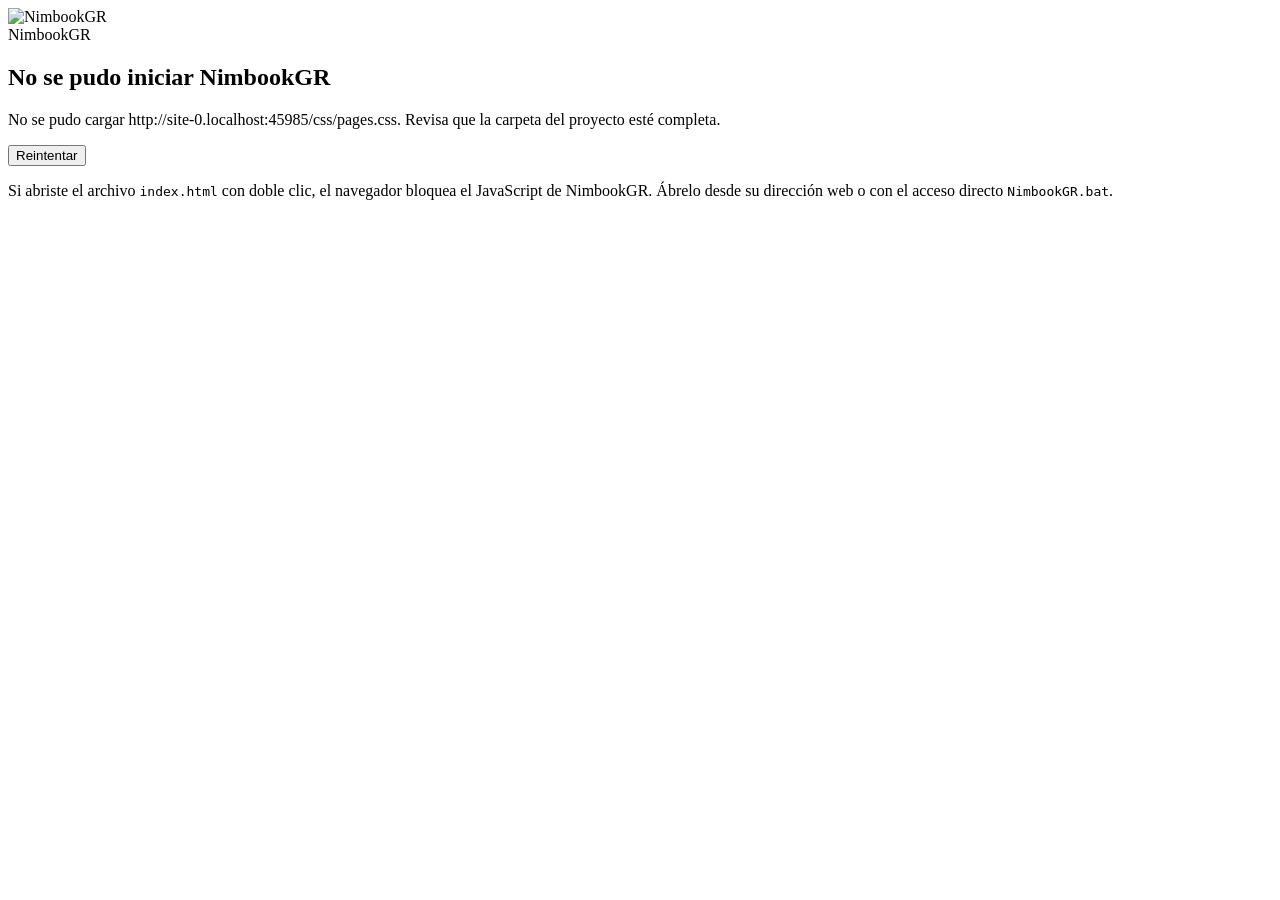
==== index.html @ 91d67deb "NimbookGR: inicializar repositorio" ====
<!DOCTYPE html>
<html lang="es" data-theme="light">
<head>
<meta charset="utf-8">
<meta name="viewport" content="width=device-width, initial-scale=1, viewport-fit=cover, maximum-scale=5">
<meta name="theme-color" content="#0866FF">
<meta name="description" content="NimbookGR — conéctate y comparte con las personas que quieres.">
<meta name="color-scheme" content="light dark">
<meta property="og:title" content="NimbookGR">
<meta property="og:description" content="Conéctate y comparte con las personas que quieres.">
<meta property="og:image" content="assets/logo/nimbook-logo-512.png">
<meta property="og:type" content="website">
<title>NimbookGR</title>

<link rel="icon" href="assets/logo/favicon-32.png" sizes="32x32" type="image/png">
<link rel="icon" href="assets/logo/favicon-16.png" sizes="16x16" type="image/png">
<link rel="shortcut icon" href="assets/logo/favicon.ico">
<link rel="apple-touch-icon" href="assets/logo/apple-touch-icon.png">
<link rel="manifest" href="manifest.webmanifest">
<link rel="preconnect" href="https://api.github.com">
<link rel="preconnect" href="https://cdn.jsdelivr.net" crossorigin>
<link rel="preconnect" href="https://raw.githubusercontent.com">

<link rel="stylesheet" href="css/base.css">
<link rel="stylesheet" href="css/app.css">
<link rel="stylesheet" href="css/pages.css">
</head>
<body>
<div id="root" class="root"></div>

<div id="splash" class="splash">
  <img src="assets/logo/nimbook-logo-128.png" alt="NimbookGR" width="88" height="88">
  <div class="splash-name">NimbookGR</div>
  <div class="splash-bar"><span></span></div>
  <p class="splash-msg" id="splash-msg">Conectando…</p>

  <div id="splash-error" class="splash-error" hidden>
    <h2>No se pudo iniciar NimbookGR</h2>
    <p id="splash-error-msg"></p>
    <button type="button" id="splash-retry">Reintentar</button>
    <p class="splash-hint">
      Si abriste el archivo <code>index.html</code> con doble clic, el navegador bloquea
      el JavaScript de NimbookGR. Ábrelo desde su dirección web o con el acceso
      directo <code>NimbookGR.bat</code>.
    </p>
  </div>
</div>

<div id="toasts" class="toasts" role="status" aria-live="polite"></div>
<div id="modal-root" class="modal-root"></div>

<noscript>
  <div style="padding:40px;text-align:center;font-family:system-ui">
    NimbookGR necesita JavaScript activado para funcionar.
  </div>
</noscript>

<script>
  // Detección temprana: si algo falla al arrancar, nunca dejar la pantalla en "Conectando…"
  (function () {
    var splash = document.getElementById('splash');
    var errorBox = document.getElementById('splash-error');
    var errorMsg = document.getElementById('splash-error-msg');
    var retry = document.getElementById('splash-retry');

    function fail(message) {
      if (!splash || splash.classList.contains('hide') || window.__NB_READY__) return;
      if (!errorBox || !errorBox.hidden) return;
      splash.classList.add('has-error');
      errorBox.hidden = false;
      if (message) errorMsg.textContent = message;
      var bar = splash.querySelector('.splash-bar');
      if (bar) bar.style.display = 'none';
      var msg = document.getElementById('splash-msg');
      if (msg) msg.style.display = 'none';
    }

    retry.addEventListener('click', function () { location.reload(); });

    if (location.protocol === 'file:') {
      fail('Estás abriendo index.html como archivo local (file://). Los navegadores bloquean el JavaScript de las páginas abiertas así.');
    }

    window.addEventListener('error', function (event) {
      if (window.__NB_READY__) return;
      var target = event.target;
      if (target && (target.tagName === 'SCRIPT' || target.tagName === 'LINK')) {
        fail('No se pudo cargar ' + (target.src || target.href) + '. Revisa que la carpeta del proyecto esté completa.');
      }
    }, true);

    window.addEventListener('unhandledrejection', function (event) {
      if (window.__NB_READY__) return;
      var reason = event.reason;
      fail(reason && reason.message ? reason.message : 'Error inesperado al iniciar.');
    });

    setTimeout(function () {
      if (window.__NB_READY__) return;
      fail('La aplicación tardó demasiado en iniciar. Revisa tu conexión y vuelve a intentarlo.');
    }, 9000);
  })();
</script>
<script src="config.js"></script>
<script type="module" src="js/app.js"></script>
</body>
</html>
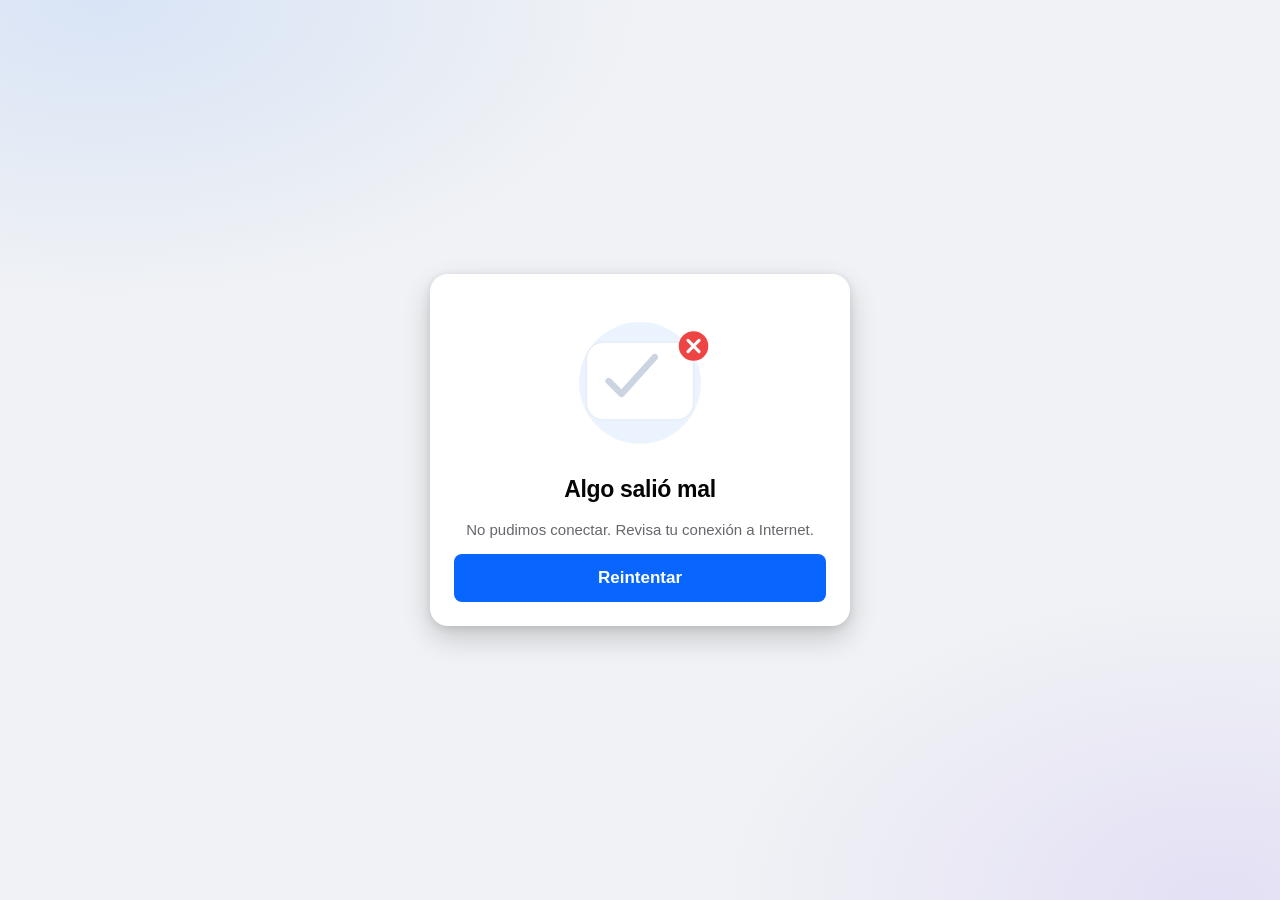
==== commit a20a7603: "NimbookGR: publicar aplicación y estructura de datos (2026-11-21 00:20)" ====
--- a/index.html
+++ b/index.html
@@ -3,7 +3,11 @@
 <head>
 <meta charset="utf-8">
 <meta name="viewport" content="width=device-width, initial-scale=1, viewport-fit=cover, maximum-scale=5">
-<meta name="theme-color" content="#0866FF">
+<meta name="theme-color" content="#0B6BFF">
+<meta name="apple-mobile-web-app-capable" content="yes">
+<meta name="apple-mobile-web-app-status-bar-style" content="black-translucent">
+<meta name="apple-mobile-web-app-title" content="NimbookGR">
+<meta name="mobile-web-app-capable" content="yes">
 <meta name="description" content="NimbookGR — conéctate y comparte con las personas que quieres.">
 <meta name="color-scheme" content="light dark">
 <meta property="og:title" content="NimbookGR">
--- a/css/base.css
+++ b/css/base.css
@@ -0,0 +1,343 @@
+/* ==========================================================================
+   NimbookGR — base: reset, tokens de diseño, tipografía, utilidades
+   ========================================================================== */
+
+:root {
+  /* Marca */
+  --brand: #0866ff;
+  --brand-hover: #0757d8;
+  --brand-active: #064fc4;
+  --brand-soft: #e7f3ff;
+  --brand-soft-2: #dbeafe;
+
+  /* Superficies (tema claro) */
+  --bg: #f0f2f5;
+  --bg-elevated: #ffffff;
+  --card: #ffffff;
+  --card-2: #f5f6f7;
+  --card-3: #ebedf0;
+  --overlay: rgba(0, 0, 0, .45);
+
+  /* Texto */
+  --text: #050505;
+  --text-2: #65676b;
+  --text-3: #8a8d91;
+  --text-invert: #ffffff;
+
+  /* Líneas */
+  --line: #ced0d4;
+  --line-soft: #e4e6eb;
+  --line-strong: #bcc0c4;
+
+  /* Estados */
+  --hover: rgba(0, 0, 0, .05);
+  --hover-strong: rgba(0, 0, 0, .08);
+  --active: rgba(0, 0, 0, .12);
+  --danger: #fa383e;
+  --danger-soft: #ffebe8;
+  --success: #31a24c;
+  --warning: #f7b125;
+  --online: #31a24c;
+
+  /* Sombras */
+  --shadow-xs: 0 1px 2px rgba(0, 0, 0, .08);
+  --shadow-sm: 0 1px 2px rgba(0, 0, 0, .1), 0 2px 4px rgba(0, 0, 0, .06);
+  --shadow-md: 0 2px 8px rgba(0, 0, 0, .12), 0 1px 3px rgba(0, 0, 0, .08);
+  --shadow-lg: 0 12px 28px rgba(0, 0, 0, .18), 0 2px 8px rgba(0, 0, 0, .1);
+  --ring: 0 0 0 2px var(--brand);
+
+  /* Radios */
+  --r-xs: 4px;
+  --r-sm: 6px;
+  --r: 8px;
+  --r-md: 10px;
+  --r-lg: 12px;
+  --r-xl: 18px;
+  --r-full: 999px;
+
+  /* Métricas de layout */
+  --topbar-h: 56px;
+  --left-w: 280px;
+  --right-w: 360px;
+  --feed-w: 680px;
+  --nav-h: 62px;
+  --gutter: 16px;
+
+  /* Movimiento */
+  --ease: cubic-bezier(.2, .8, .2, 1);
+  --fast: 120ms;
+  --med: 220ms;
+
+  --font: -apple-system, BlinkMacSystemFont, "Segoe UI", Roboto, Helvetica, Arial,
+    "Apple Color Emoji", "Segoe UI Emoji", "Noto Color Emoji", sans-serif;
+}
+
+html[data-theme="dark"] {
+  --bg: #18191a;
+  --bg-elevated: #242526;
+  --card: #242526;
+  --card-2: #3a3b3c;
+  --card-3: #4e4f50;
+  --text: #e4e6eb;
+  --text-2: #b0b3b8;
+  --text-3: #8a8d91;
+  --line: #3e4042;
+  --line-soft: #3e4042;
+  --line-strong: #4e4f50;
+  --hover: rgba(255, 255, 255, .1);
+  --hover-strong: rgba(255, 255, 255, .14);
+  --active: rgba(255, 255, 255, .18);
+  --brand-soft: rgba(45, 136, 255, .18);
+  --brand-soft-2: rgba(45, 136, 255, .24);
+  --danger-soft: rgba(250, 56, 62, .18);
+  --overlay: rgba(0, 0, 0, .7);
+  --shadow-xs: 0 1px 2px rgba(0, 0, 0, .4);
+  --shadow-sm: 0 1px 2px rgba(0, 0, 0, .45), 0 2px 6px rgba(0, 0, 0, .3);
+  --shadow-md: 0 4px 12px rgba(0, 0, 0, .55);
+  --shadow-lg: 0 12px 32px rgba(0, 0, 0, .65);
+}
+
+/* ---------- reset ---------------------------------------------------------- */
+*,
+*::before,
+*::after { box-sizing: border-box; }
+
+* { margin: 0; padding: 0; }
+
+html {
+  -webkit-text-size-adjust: 100%;
+  text-size-adjust: 100%;
+  height: 100%;
+  scroll-behavior: smooth;
+}
+
+@media (prefers-reduced-motion: reduce) {
+  html { scroll-behavior: auto; }
+  *, *::before, *::after {
+    animation-duration: .001ms !important;
+    animation-iteration-count: 1 !important;
+    transition-duration: .001ms !important;
+  }
+}
+
+body {
+  min-height: 100%;
+  font-family: var(--font);
+  font-size: 15px;
+  line-height: 1.34;
+  color: var(--text);
+  background: var(--bg);
+  -webkit-font-smoothing: antialiased;
+  -moz-osx-font-smoothing: grayscale;
+  overflow-wrap: break-word;
+  overscroll-behavior-y: none;
+}
+
+img, svg, video, canvas { display: block; max-width: 100%; }
+img { height: auto; }
+
+input, button, textarea, select {
+  font: inherit;
+  color: inherit;
+  background: none;
+  border: none;
+  outline: none;
+}
+
+button { cursor: pointer; -webkit-tap-highlight-color: transparent; appearance: none; -webkit-appearance: none; }
+button:disabled { cursor: not-allowed; opacity: .55; }
+
+a { color: inherit; text-decoration: none; }
+a:hover { text-decoration: underline; }
+
+ul, ol { list-style: none; }
+
+hr { border: 0; border-top: 1px solid var(--line-soft); }
+
+:focus-visible {
+  outline: 2px solid var(--brand);
+  outline-offset: 2px;
+  border-radius: var(--r-xs);
+}
+
+/* los campos de texto ya muestran su propio foco (borde/fondo) */
+input:focus-visible,
+textarea:focus-visible,
+select:focus-visible { outline: none; }
+
+::selection { background: var(--brand-soft-2); color: var(--text); }
+
+/* scrollbars */
+.scroll-y { overflow-y: auto; overscroll-behavior: contain; }
+.scroll-y::-webkit-scrollbar,
+*::-webkit-scrollbar { width: 8px; height: 8px; }
+*::-webkit-scrollbar-thumb {
+  background: var(--line);
+  border-radius: 8px;
+  border: 2px solid transparent;
+  background-clip: padding-box;
+}
+*::-webkit-scrollbar-thumb:hover { background-color: var(--line-strong); background-clip: padding-box; }
+*::-webkit-scrollbar-track { background: transparent; }
+
+/* ---------- tipografía ----------------------------------------------------- */
+h1, h2, h3, h4 { font-weight: 700; line-height: 1.2; }
+h1 { font-size: 24px; }
+h2 { font-size: 20px; }
+h3 { font-size: 17px; }
+h4 { font-size: 15px; }
+
+.strong { font-weight: 600; }
+.bold { font-weight: 700; }
+.muted { color: var(--text-2); }
+.dim { color: var(--text-3); }
+.small { font-size: 13px; }
+.tiny { font-size: 12px; }
+.big { font-size: 17px; }
+.ellipsis { overflow: hidden; text-overflow: ellipsis; white-space: nowrap; }
+.clamp-2 { display: -webkit-box; -webkit-line-clamp: 2; -webkit-box-orient: vertical; overflow: hidden; }
+.link { color: var(--brand); cursor: pointer; }
+.link:hover { text-decoration: underline; }
+
+/* ---------- utilidades ----------------------------------------------------- */
+.row { display: flex; align-items: center; }
+.col { display: flex; flex-direction: column; }
+.between { justify-content: space-between; }
+.center { display: flex; align-items: center; justify-content: center; }
+.wrap { flex-wrap: wrap; }
+.grow { flex: 1 1 auto; min-width: 0; }
+.gap-4 { gap: 4px; } .gap-6 { gap: 6px; } .gap-8 { gap: 8px; }
+.gap-10 { gap: 10px; } .gap-12 { gap: 12px; } .gap-16 { gap: 16px; }
+.mt-4 { margin-top: 4px; } .mt-8 { margin-top: 8px; } .mt-12 { margin-top: 12px; }
+.mt-16 { margin-top: 16px; } .mb-8 { margin-bottom: 8px; } .mb-16 { margin-bottom: 16px; }
+.hide { display: none !important; }
+.sr-only {
+  position: absolute; width: 1px; height: 1px; padding: 0; margin: -1px;
+  overflow: hidden; clip: rect(0 0 0 0); white-space: nowrap; border: 0;
+}
+.no-select { user-select: none; -webkit-user-select: none; }
+.pointer { cursor: pointer; }
+
+/* ---------- iconos -------------------------------------------------------- */
+.ico { display: inline-block; flex: none; vertical-align: middle; }
+.ico-btn {
+  width: 40px; height: 40px; border-radius: var(--r-full);
+  display: inline-flex; align-items: center; justify-content: center;
+  background: var(--card-2); color: var(--text);
+  transition: background var(--fast) var(--ease), transform var(--fast) var(--ease);
+}
+.ico-btn:hover { background: var(--card-3); }
+.ico-btn:active { transform: scale(.94); }
+.ico-btn.plain { background: transparent; }
+.ico-btn.plain:hover { background: var(--hover); }
+
+/* ---------- animaciones --------------------------------------------------- */
+@keyframes fade-in { from { opacity: 0; } to { opacity: 1; } }
+@keyframes pop-in {
+  0% { opacity: 0; transform: scale(.9) translateY(8px); }
+  100% { opacity: 1; transform: scale(1) translateY(0); }
+}
+@keyframes pop-bounce {
+  0% { transform: scale(.4); opacity: 0; }
+  60% { transform: scale(1.15); opacity: 1; }
+  100% { transform: scale(1); }
+}
+@keyframes slide-up {
+  from { transform: translateY(14px); opacity: 0; }
+  to { transform: translateY(0); opacity: 1; }
+}
+@keyframes spin { to { transform: rotate(360deg); } }
+@keyframes shimmer { 100% { transform: translateX(100%); } }
+@keyframes pulse-dot { 0%, 100% { opacity: 1; } 50% { opacity: .35; } }
+
+.fade-in { animation: fade-in var(--med) var(--ease); }
+.pop-in { animation: pop-in var(--med) var(--ease); }
+
+.spinner {
+  width: 20px; height: 20px; border-radius: 50%;
+  border: 2.5px solid var(--line);
+  border-top-color: var(--brand);
+  animation: spin .7s linear infinite;
+}
+.spinner.big { width: 32px; height: 32px; border-width: 3px; }
+.spinner.on-brand { border-color: rgba(255,255,255,.45); border-top-color: #fff; }
+
+.skeleton {
+  position: relative; overflow: hidden;
+  background: var(--card-2); border-radius: var(--r-sm);
+}
+.skeleton::after {
+  content: ""; position: absolute; inset: 0; transform: translateX(-100%);
+  background: linear-gradient(90deg, transparent, var(--hover), transparent);
+  animation: shimmer 1.4s infinite;
+}
+
+/* ---------- splash -------------------------------------------------------- */
+.splash {
+  position: fixed; inset: 0; z-index: 9999;
+  display: flex; flex-direction: column; align-items: center; justify-content: center;
+  gap: 14px; background: var(--bg); color: var(--text);
+  transition: opacity .35s var(--ease), visibility .35s;
+}
+.splash.hide { opacity: 0; visibility: hidden; pointer-events: none; }
+.splash img { border-radius: 26px; box-shadow: 0 18px 40px -16px rgba(8, 102, 255, .6); }
+.splash-name {
+  font-size: 26px; font-weight: 700; letter-spacing: -.4px;
+  background: linear-gradient(90deg, var(--brand), #4f9bff);
+  -webkit-background-clip: text; background-clip: text; color: transparent;
+}
+.splash-bar {
+  width: 148px; height: 4px; border-radius: 4px; overflow: hidden;
+  background: var(--line-soft); margin-top: 4px;
+}
+.splash-bar span {
+  display: block; width: 40%; height: 100%; border-radius: 4px;
+  background: var(--brand); animation: splash-slide 1.1s infinite var(--ease);
+}
+@keyframes splash-slide {
+  0% { transform: translateX(-100%); }
+  100% { transform: translateX(350%); }
+}
+.splash-msg { font-size: 13px; color: var(--text-2); max-width: 280px; text-align: center; }
+
+.splash-error {
+  max-width: 440px; width: calc(100% - 32px);
+  background: var(--card); border-radius: var(--r-lg);
+  box-shadow: var(--shadow-md); padding: 22px; text-align: center;
+  animation: pop-in var(--med) var(--ease);
+}
+.splash-error h2 { font-size: 18px; margin-bottom: 8px; }
+.splash-error p { font-size: 13.5px; line-height: 1.55; color: var(--text-2); }
+.splash-error button {
+  margin-top: 14px; height: 42px; padding: 0 22px; border-radius: var(--r);
+  background: var(--brand); color: #fff; font-weight: 600; font-size: 15px;
+}
+.splash-error button:hover { background: var(--brand-hover); }
+.splash-hint { margin-top: 14px; font-size: 12px; color: var(--text-3); }
+.splash-hint code {
+  background: var(--card-2); padding: 1px 5px; border-radius: 4px;
+  font-size: 11.5px; word-break: break-all;
+}
+
+/* ---------- toasts -------------------------------------------------------- */
+.toasts {
+  position: fixed; z-index: 9000; bottom: 24px; left: 50%; transform: translateX(-50%);
+  display: flex; flex-direction: column; gap: 8px; align-items: center;
+  pointer-events: none; width: min(92vw, 460px);
+}
+@media (max-width: 767px) {
+  .toasts { bottom: calc(var(--nav-h) + 14px); }
+}
+.toast {
+  pointer-events: auto;
+  display: flex; align-items: center; gap: 10px;
+  padding: 12px 16px; border-radius: var(--r-md);
+  background: #303030; color: #fff; font-size: 14px; font-weight: 500;
+  box-shadow: var(--shadow-lg); animation: slide-up var(--med) var(--ease);
+  max-width: 100%;
+}
+html[data-theme="dark"] .toast { background: #4e4f50; }
+.toast.error { background: #c62828; }
+.toast.success { background: #1b7a35; }
+.toast .ico { flex: none; }
+.toast.out { animation: fade-in var(--med) reverse forwards; }
--- a/css/app.css
+++ b/css/app.css
@@ -0,0 +1,589 @@
+/* ==========================================================================
+   NimbookGR — layout general (topbar, columnas, navegación) y componentes
+   ========================================================================== */
+
+/* ---------- shell --------------------------------------------------------- */
+.app { min-height: 100vh; }
+
+.main {
+  display: grid;
+  grid-template-columns: minmax(0, var(--left-w)) minmax(0, 1fr) minmax(0, var(--right-w));
+  justify-content: center;
+  align-items: start;
+  gap: 0;
+  max-width: calc(var(--left-w) + var(--feed-w) + var(--right-w) + 32px);
+  margin: 0 auto;
+  padding: calc(var(--topbar-h) + 16px) 16px 24px;
+  min-height: 100vh;
+}
+.main.no-right {
+  grid-template-columns: minmax(0, var(--left-w)) minmax(0, 1fr);
+  max-width: calc(var(--left-w) + 900px);
+}
+.main.no-left {
+  grid-template-columns: minmax(0, 1fr) minmax(0, var(--right-w));
+  max-width: calc(900px + var(--right-w));
+}
+.main.only-feed {
+  grid-template-columns: minmax(0, 1fr);
+  max-width: 100%;
+  padding-inline: 0;
+}
+
+.col-left, .col-right {
+  position: sticky;
+  top: calc(var(--topbar-h) + 16px);
+  align-self: start;
+  max-height: calc(100vh - var(--topbar-h) - 24px);
+  overflow-y: auto;
+  padding-right: 8px;
+  scrollbar-width: thin;
+}
+.col-left { padding-left: 4px; }
+.col-right { padding-left: 8px; }
+
+.col-center {
+  width: 100%;
+  max-width: var(--feed-w);
+  margin: 0 auto;
+  min-width: 0;
+  padding: 0 8px;
+}
+.col-center.wide { max-width: 100%; padding: 0; }
+
+/* ---------- topbar -------------------------------------------------------- */
+.topbar {
+  position: fixed; top: 0; left: 0; right: 0; height: var(--topbar-h);
+  z-index: 500;
+  display: flex; align-items: center; gap: 8px;
+  padding: 0 16px;
+  background: linear-gradient(180deg, #0b6bff 0%, #0553db 100%);
+  color: #fff;
+  box-shadow: 0 2px 16px rgba(4, 28, 84, .24);
+}
+html[data-theme="dark"] .topbar {
+  background: linear-gradient(180deg, #12233f 0%, #0b1729 100%);
+  box-shadow: 0 2px 16px rgba(0, 0, 0, .5);
+}
+.topbar-left { display: flex; align-items: center; gap: 8px; min-width: 0; }
+
+.brand {
+  display: flex; align-items: center; gap: 9px;
+  border-radius: var(--r-full); padding: 4px; flex: none;
+}
+.brand:hover { text-decoration: none; background: rgba(255, 255, 255, .12); }
+.brand img {
+  width: 40px; height: 40px; border-radius: 12px;
+  box-shadow: 0 0 0 1px rgba(255, 255, 255, .18);
+}
+.brand-word {
+  font-size: 22px; font-weight: 800; letter-spacing: -.6px; color: #fff;
+  display: none;
+}
+
+.tb-search {
+  position: relative;
+  display: flex; align-items: center;
+  height: 40px; width: 240px;
+  background: rgba(255, 255, 255, .17); border-radius: var(--r-full);
+  padding: 0 12px; gap: 8px; color: rgba(255, 255, 255, .82);
+  transition: background var(--fast) var(--ease), width var(--med) var(--ease), color var(--fast);
+}
+.tb-search:focus-within {
+  background: #fff; color: var(--text-2); width: 280px;
+  box-shadow: 0 6px 18px rgba(4, 28, 84, .18);
+}
+.tb-search input {
+  flex: 1; min-width: 0; font-size: 15px; color: #fff; background: transparent;
+}
+.tb-search input::placeholder { color: rgba(255, 255, 255, .78); }
+.tb-search:focus-within input { color: var(--text); }
+.tb-search:focus-within input::placeholder { color: var(--text-3); }
+
+.tb-nav {
+  display: flex; align-items: center; justify-content: center;
+  gap: 4px; flex: 1 1 auto; min-width: 0;
+}
+.tb-tab {
+  position: relative;
+  width: 112px; max-width: 22vw; height: 44px;
+  display: flex; align-items: center; justify-content: center;
+  border-radius: 12px; color: rgba(255, 255, 255, .8);
+  transition: background var(--fast) var(--ease), color var(--fast) var(--ease);
+}
+.tb-tab:hover { background: rgba(255, 255, 255, .14); color: #fff; text-decoration: none; }
+.tb-tab.active { color: #fff; }
+.tb-tab.active::after {
+  content: ""; position: absolute; left: 10px; right: 10px; bottom: -6px; height: 3px;
+  border-radius: 3px 3px 0 0; background: #fff;
+}
+.tb-tab.active:hover { background: rgba(255, 255, 255, .14); }
+.tb-tab .badge-dot {
+  position: absolute; top: 6px; right: 24px;
+  min-width: 18px; height: 18px; padding: 0 5px;
+  border-radius: 9px; background: var(--danger); color: #fff;
+  font-size: 11px; font-weight: 700; line-height: 18px; text-align: center;
+  border: 2px solid #0b6bff;
+}
+
+.topbar-right { display: flex; align-items: center; gap: 8px; justify-content: flex-end; }
+.tb-btn {
+  position: relative;
+  width: 40px; height: 40px; border-radius: 50%;
+  display: inline-flex; align-items: center; justify-content: center;
+  background: rgba(255, 255, 255, .16); color: #fff;
+  transition: background var(--fast) var(--ease), transform var(--fast) var(--ease);
+}
+.tb-btn.menu-grid { background: rgba(255, 255, 255, .16); }
+.tb-btn:hover { background: rgba(255, 255, 255, .28); }
+.tb-btn:active { transform: scale(.93); }
+.tb-btn.avatar-btn { background: transparent; padding: 0; }
+.tb-btn.avatar-btn .avatar { box-shadow: 0 0 0 2px rgba(255, 255, 255, .55); }
+.tb-btn .badge-dot {
+  position: absolute; top: -2px; right: -2px;
+  min-width: 19px; height: 19px; padding: 0 5px;
+  border-radius: 10px; background: var(--danger); color: #fff;
+  font-size: 11px; font-weight: 700; line-height: 19px; text-align: center;
+  border: 2px solid #0b6bff;
+}
+html[data-theme="dark"] .tb-tab .badge-dot,
+html[data-theme="dark"] .tb-btn .badge-dot { border-color: #12233f; }
+
+.tb-search-mobile { display: none; }
+
+/* ---------- barra lateral izquierda --------------------------------------- */
+.side-section { margin-bottom: 14px; }
+.side-title {
+  display: flex; align-items: center; justify-content: space-between;
+  font-size: 17px; font-weight: 700; color: var(--text-2);
+  padding: 6px 8px 2px; margin-top: 4px;
+}
+.side-title button { color: var(--brand); }
+
+.side-item {
+  display: flex; align-items: center; gap: 12px;
+  width: 100%; padding: 8px; border-radius: var(--r);
+  font-size: 15px; font-weight: 600; color: var(--text);
+  text-align: left; transition: background var(--fast) var(--ease);
+}
+.side-item:hover { background: var(--hover); text-decoration: none; }
+.side-item.active { background: var(--brand-soft); color: var(--brand); }
+.side-item .side-ic {
+  width: 36px; height: 36px; flex: none; border-radius: 50%;
+  display: flex; align-items: center; justify-content: center;
+  background: var(--card-2); color: var(--brand);
+}
+.side-item .side-ic.green { background: #e7f6ea; color: #1a9c4b; }
+.side-item .side-ic.orange { background: #fff2e0; color: #e6841a; }
+.side-item .side-ic.purple { background: #f0eaff; color: #7a4bff; }
+.side-item .side-ic.red { background: #ffecec; color: #e5484d; }
+.side-item .side-ic.teal { background: #e0f7f7; color: #0f8f8f; }
+html[data-theme="dark"] .side-item .side-ic { background: var(--card-2); }
+html[data-theme="dark"] .side-item .side-ic.green { background: rgba(49,162,76,.2); color: #5bd07d; }
+html[data-theme="dark"] .side-item .side-ic.orange { background: rgba(230,132,26,.2); color: #f0a44a; }
+html[data-theme="dark"] .side-item .side-ic.purple { background: rgba(122,75,255,.22); color: #a889ff; }
+html[data-theme="dark"] .side-item .side-ic.red { background: rgba(229,72,77,.2); color: #ff7b7f; }
+html[data-theme="dark"] .side-item .side-ic.teal { background: rgba(15,143,143,.2); color: #4fd1d1; }
+.side-item .side-label { flex: 1; min-width: 0; overflow: hidden; text-overflow: ellipsis; white-space: nowrap; }
+.side-item .side-count { font-size: 13px; font-weight: 600; color: var(--brand); }
+
+.side-item .presence {
+  position: relative; flex: none; width: 36px; height: 36px;
+}
+.side-item .presence .dot {
+  position: absolute; right: -1px; bottom: -1px;
+  width: 12px; height: 12px; border-radius: 50%;
+  background: var(--online); border: 2px solid var(--card);
+}
+.side-foot {
+  font-size: 12.5px; color: var(--text-3); padding: 10px 10px 20px;
+  line-height: 1.6;
+}
+.side-foot a { color: var(--text-3); }
+
+/* ---------- barra lateral derecha ---------------------------------------- */
+.rail-title {
+  font-size: 17px; font-weight: 700; color: var(--text-2);
+  padding: 4px 8px 8px; display: flex; align-items: center; justify-content: space-between;
+}
+.rail-item {
+  display: flex; align-items: center; gap: 12px;
+  padding: 6px 8px; border-radius: var(--r);
+  font-size: 15px; font-weight: 500; color: var(--text);
+  transition: background var(--fast) var(--ease);
+}
+.rail-item:hover { background: var(--hover); text-decoration: none; }
+.rail-item .presence { flex: none; position: relative; }
+.rail-item .presence .dot {
+  position: absolute; right: 0; bottom: 1px;
+  width: 11px; height: 11px; border-radius: 50%;
+  background: var(--online); border: 2px solid var(--card);
+}
+.rail-item .presence.offline .dot { background: var(--text-3); }
+.rail-item .name { min-width: 0; overflow: hidden; text-overflow: ellipsis; white-space: nowrap; }
+.rail-sep { height: 1px; background: var(--line-soft); margin: 8px 8px; }
+
+/* ---------- navegación móvil --------------------------------------------- */
+.mobile-nav {
+  position: fixed; bottom: 0; left: 0; right: 0; z-index: 500;
+  height: calc(var(--nav-h) + env(safe-area-inset-bottom, 0px));
+  padding-bottom: env(safe-area-inset-bottom, 0px);
+  display: none; align-items: stretch;
+  background: var(--card); border-top: 1px solid var(--line-soft);
+}
+.mobile-nav a {
+  flex: 1; display: flex; flex-direction: column; align-items: center; justify-content: center;
+  gap: 3px; color: var(--text-2); font-size: 11px; font-weight: 500; position: relative;
+}
+.mobile-nav a.active { color: var(--brand); }
+.mobile-nav a:hover { text-decoration: none; }
+.mobile-nav .mn-ic { position: relative; display: flex; }
+.mobile-nav .badge-dot {
+  position: absolute; top: -4px; right: -8px;
+  min-width: 17px; height: 17px; padding: 0 4px;
+  border-radius: 9px; background: var(--danger); color: #fff;
+  font-size: 10.5px; font-weight: 700; line-height: 17px; text-align: center;
+  border: 2px solid var(--card);
+}
+
+/* ---------- botones ------------------------------------------------------ */
+.btn {
+  display: inline-flex; align-items: center; justify-content: center; gap: 8px;
+  height: 36px; padding: 0 12px; border-radius: var(--r-sm);
+  font-size: 15px; font-weight: 600; color: var(--text);
+  background: var(--card-2); white-space: nowrap;
+  transition: background var(--fast) var(--ease), transform var(--fast) var(--ease),
+    box-shadow var(--fast) var(--ease), opacity var(--fast);
+}
+.btn:hover { background: var(--card-3); text-decoration: none; }
+.btn:active { transform: scale(.985); }
+.btn.primary { background: var(--brand); color: #fff; }
+.btn.primary:hover { background: var(--brand-hover); }
+.btn.soft { background: var(--brand-soft); color: var(--brand); }
+.btn.soft:hover { background: var(--brand-soft-2); }
+.btn.ghost { background: transparent; }
+.btn.ghost:hover { background: var(--hover); }
+.btn.danger { background: var(--danger); color: #fff; }
+.btn.danger:hover { filter: brightness(.93); }
+.btn.outline { background: transparent; box-shadow: inset 0 0 0 1px var(--line); }
+.btn.lg { height: 44px; padding: 0 18px; font-size: 16px; border-radius: var(--r); }
+.btn.sm { height: 30px; padding: 0 10px; font-size: 13.5px; }
+.btn.block { width: 100%; }
+.btn.grow { flex: 1; }
+.btn.pill { border-radius: var(--r-full); }
+.btn[disabled] { opacity: .55; }
+
+.btn-icon {
+  width: 36px; height: 36px; border-radius: 50%;
+  display: inline-flex; align-items: center; justify-content: center;
+  color: var(--text-2); background: transparent;
+}
+.btn-icon:hover { background: var(--hover); color: var(--text); }
+
+/* ---------- campos ------------------------------------------------------- */
+.field { display: flex; flex-direction: column; gap: 6px; }
+.field > label { font-size: 13px; font-weight: 600; color: var(--text-2); }
+.input, .textarea, .select {
+  width: 100%; min-height: 44px; padding: 10px 14px;
+  background: var(--card-2); border-radius: var(--r);
+  border: 1px solid transparent;
+  font-size: 15px; color: var(--text);
+  transition: border-color var(--fast) var(--ease), background var(--fast) var(--ease);
+}
+.input::placeholder, .textarea::placeholder { color: var(--text-3); }
+.input:focus, .textarea:focus, .select:focus {
+  border-color: var(--brand); background: var(--card); outline: none;
+}
+.textarea { resize: vertical; min-height: 88px; line-height: 1.45; }
+.select { appearance: none; cursor: pointer; padding-right: 34px;
+  background-image: url("data:image/svg+xml,%3Csvg xmlns='http://www.w3.org/2000/svg' width='16' height='16' viewBox='0 0 24 24' fill='none' stroke='%2365676b' stroke-width='2.4' stroke-linecap='round' stroke-linejoin='round'%3E%3Cpolyline points='6 9 12 15 18 9'/%3E%3C/svg%3E");
+  background-repeat: no-repeat; background-position: right 12px center;
+}
+.input.error, .textarea.error { border-color: var(--danger); }
+.field-error { font-size: 12.5px; color: var(--danger); }
+.field-hint { font-size: 12.5px; color: var(--text-3); }
+
+.search-inline {
+  display: flex; align-items: center; gap: 8px;
+  height: 38px; padding: 0 12px; border-radius: var(--r-full);
+  background: var(--card-2); color: var(--text-2);
+}
+.search-inline input { flex: 1; min-width: 0; font-size: 15px; background: transparent; }
+
+/* ---------- avatar ------------------------------------------------------- */
+.avatar {
+  position: relative; flex: none; display: inline-flex;
+  width: 40px; height: 40px; border-radius: 50%;
+  overflow: hidden; background: var(--card-3);
+  color: #fff; font-weight: 700; align-items: center; justify-content: center;
+  font-size: 16px; user-select: none;
+}
+.avatar img { width: 100%; height: 100%; object-fit: cover; }
+.avatar.ring { box-shadow: 0 0 0 2px var(--card), 0 0 0 4px var(--brand); }
+.avatar.xs { width: 24px; height: 24px; font-size: 11px; }
+.avatar.sm { width: 32px; height: 32px; font-size: 13px; }
+.avatar.md { width: 40px; height: 40px; }
+.avatar.lg { width: 56px; height: 56px; font-size: 20px; }
+.avatar.xl { width: 80px; height: 80px; font-size: 28px; }
+.avatar.xxl { width: 120px; height: 120px; font-size: 40px; }
+.avatar.online::after {
+  content: ""; position: absolute; right: 0; bottom: 0;
+  width: 26%; height: 26%; min-width: 9px; min-height: 9px;
+  border-radius: 50%; background: var(--online);
+  border: 2px solid var(--card);
+}
+.avatar-stack { display: flex; }
+.avatar-stack .avatar { border: 2px solid var(--card); margin-left: -8px; }
+.avatar-stack .avatar:first-child { margin-left: 0; }
+
+/* ---------- tarjetas y secciones ----------------------------------------- */
+.card {
+  background: var(--card); border-radius: var(--r);
+  box-shadow: var(--shadow-sm); margin-bottom: 16px; overflow: hidden;
+}
+.card.pad { padding: 16px; }
+.card-title { font-size: 17px; font-weight: 700; margin-bottom: 10px; }
+
+.section-head {
+  display: flex; align-items: center; justify-content: space-between;
+  gap: 12px; margin: 4px 0 12px;
+}
+.section-head h1 { font-size: 20px; }
+.page-card {
+  background: var(--card); border-radius: var(--r); box-shadow: var(--shadow-sm);
+  margin-bottom: 16px;
+}
+
+/* ---------- dropdown ----------------------------------------------------- */
+.dd {
+  position: absolute; z-index: 800; min-width: 220px; max-width: 320px;
+  background: var(--card); border-radius: var(--r-md);
+  box-shadow: var(--shadow-lg); padding: 8px;
+  animation: pop-in 140ms var(--ease);
+}
+.dd.head { left: 0; top: calc(100% + 8px); }
+.dd-item {
+  display: flex; align-items: center; gap: 12px; width: 100%;
+  padding: 9px 10px; border-radius: var(--r-sm);
+  font-size: 15px; font-weight: 500; text-align: left; color: var(--text);
+}
+.dd-item:hover { background: var(--hover); text-decoration: none; }
+.dd-item .dd-ic {
+  width: 36px; height: 36px; border-radius: 50%; flex: none;
+  display: flex; align-items: center; justify-content: center;
+  background: var(--card-2); color: var(--text);
+}
+.dd-item .dd-label { flex: 1; min-width: 0; }
+.dd-item .dd-sub { display: block; font-size: 12.5px; color: var(--text-2); font-weight: 400; }
+.dd-sep { height: 1px; background: var(--line-soft); margin: 6px 4px; }
+.dd-title { font-size: 16px; font-weight: 700; padding: 6px 8px 8px; }
+.dd-scroll { max-height: min(70vh, 480px); overflow-y: auto; }
+
+/* resultados de búsqueda del topbar */
+.search-results .dd-item .thumb { width: 36px; height: 36px; border-radius: var(--r-sm); object-fit: cover; }
+
+/* ---------- modal -------------------------------------------------------- */
+.modal-root { position: relative; z-index: 1000; }
+.modal-backdrop {
+  position: fixed; inset: 0; z-index: 1000;
+  background: var(--overlay);
+  display: flex; align-items: center; justify-content: center;
+  padding: 16px; animation: fade-in 160ms var(--ease);
+  overscroll-behavior: contain;
+}
+.modal {
+  position: relative; width: min(100%, 548px); max-height: calc(100vh - 32px);
+  display: flex; flex-direction: column;
+  background: var(--card); border-radius: var(--r-lg);
+  box-shadow: var(--shadow-lg); animation: pop-in 180ms var(--ease);
+  overflow: hidden;
+}
+.modal.sm { width: min(100%, 400px); }
+.modal.lg { width: min(100%, 700px); }
+.modal.full { width: min(100%, 1000px); height: min(90vh, 860px); }
+.modal-head {
+  display: flex; align-items: center; justify-content: center;
+  position: relative; padding: 14px 16px;
+  border-bottom: 1px solid var(--line-soft); flex: none;
+}
+.modal-head h2 { font-size: 20px; text-align: center; }
+.modal-head .close {
+  position: absolute; right: 12px; top: 50%; transform: translateY(-50%);
+  width: 34px; height: 34px; border-radius: 50%;
+  display: flex; align-items: center; justify-content: center;
+  background: var(--card-2); color: var(--text-2);
+}
+.modal-head .close:hover { background: var(--card-3); color: var(--text); }
+.modal-body { padding: 16px; overflow-y: auto; flex: 1; }
+.modal-foot {
+  padding: 12px 16px; border-top: 1px solid var(--line-soft);
+  display: flex; gap: 8px; flex: none;
+}
+.modal-confirm { text-align: center; padding: 8px 4px 4px; }
+.modal-confirm p { color: var(--text-2); margin-top: 6px; }
+
+/* visor de imágenes */
+.lightbox {
+  position: fixed; inset: 0; z-index: 1200; background: rgba(0,0,0,.92);
+  display: flex; align-items: center; justify-content: center;
+  animation: fade-in 140ms var(--ease);
+}
+.lightbox img { max-width: 94vw; max-height: 90vh; object-fit: contain; border-radius: 4px; }
+.lightbox .lb-close {
+  position: absolute; top: 14px; right: 14px; width: 42px; height: 42px;
+  border-radius: 50%; background: rgba(255,255,255,.14); color: #fff;
+  display: flex; align-items: center; justify-content: center;
+}
+.lightbox .lb-nav {
+  position: absolute; top: 50%; transform: translateY(-50%);
+  width: 46px; height: 46px; border-radius: 50%;
+  background: rgba(255,255,255,.14); color: #fff;
+  display: flex; align-items: center; justify-content: center;
+}
+.lightbox .lb-nav.prev { left: 14px; } .lightbox .lb-nav.next { right: 14px; }
+.lightbox .lb-count {
+  position: absolute; bottom: 16px; left: 50%; transform: translateX(-50%);
+  color: #fff; font-size: 13px; background: rgba(0,0,0,.45);
+  padding: 4px 12px; border-radius: var(--r-full);
+}
+
+/* ---------- tabs --------------------------------------------------------- */
+.tabs {
+  display: flex; align-items: center; gap: 4px;
+  border-bottom: 1px solid var(--line-soft); padding: 0 8px;
+  overflow-x: auto; scrollbar-width: none;
+}
+.tabs::-webkit-scrollbar { display: none; }
+.tab {
+  position: relative; padding: 14px 15px; font-size: 15px; font-weight: 600;
+  color: var(--text-2); border-radius: var(--r-sm) var(--r-sm) 0 0; white-space: nowrap;
+}
+.tab:hover { background: var(--hover); text-decoration: none; }
+.tab.active { color: var(--brand); }
+.tab.active::after {
+  content: ""; position: absolute; left: 6px; right: 6px; bottom: -1px; height: 3px;
+  background: var(--brand); border-radius: 3px 3px 0 0;
+}
+.tab .tab-count { color: var(--text-3); font-weight: 500; margin-left: 4px; }
+
+/* ---------- chips / badges ---------------------------------------------- */
+.chip {
+  display: inline-flex; align-items: center; gap: 6px;
+  height: 28px; padding: 0 10px; border-radius: var(--r-full);
+  background: var(--card-2); font-size: 13px; font-weight: 600; color: var(--text-2);
+}
+.chip.brand { background: var(--brand-soft); color: var(--brand); }
+.chip.green { background: #e7f6ea; color: #1a7f3c; }
+html[data-theme="dark"] .chip.green { background: rgba(49,162,76,.2); color: #6ddc8e; }
+.chip.dot::before {
+  content: ""; width: 7px; height: 7px; border-radius: 50%; background: currentColor;
+}
+.badge {
+  display: inline-flex; align-items: center; justify-content: center;
+  min-width: 20px; height: 20px; padding: 0 6px; border-radius: 10px;
+  background: var(--brand); color: #fff; font-size: 11.5px; font-weight: 700;
+}
+.badge.red { background: var(--danger); }
+.badge.gray { background: var(--card-3); color: var(--text-2); }
+
+/* ---------- estados vacíos / carga -------------------------------------- */
+.empty {
+  display: flex; flex-direction: column; align-items: center; gap: 10px;
+  padding: 40px 20px; text-align: center; color: var(--text-2);
+}
+.empty .empty-ic {
+  width: 64px; height: 64px; border-radius: 50%;
+  display: flex; align-items: center; justify-content: center;
+  background: var(--card-2); color: var(--text-3);
+}
+.empty .empty-illustration { width: min(100%, 300px); }
+.empty .empty-illustration svg { width: 100%; height: auto; display: block; }
+.empty h3 { color: var(--text); font-size: 17px; }
+.empty p { font-size: 14px; max-width: 320px; }
+
+.loading-row { display: flex; align-items: center; justify-content: center; gap: 10px; padding: 24px; color: var(--text-2); }
+
+.post-skeleton { padding: 14px; display: flex; flex-direction: column; gap: 10px; }
+.post-skeleton .row { gap: 10px; }
+
+/* ---------- divisores ---------------------------------------------------- */
+.divider { height: 1px; background: var(--line-soft); margin: 8px 0; }
+
+/* ---------- responsive --------------------------------------------------- */
+@media (max-width: 1400px) {
+  :root { --left-w: 260px; --right-w: 320px; }
+  .tb-tab { width: 100px; }
+}
+
+@media (max-width: 1180px) {
+  .main, .main.no-right, .main.no-left {
+    grid-template-columns: minmax(0, var(--left-w)) minmax(0, 1fr);
+    max-width: calc(var(--left-w) + 760px);
+  }
+  .col-right { display: none; }
+  .tb-tab { width: 84px; }
+  .tb-search { width: 200px; }
+}
+
+@media (max-width: 1000px) {
+  :root { --left-w: 76px; }
+  .main, .main.no-right, .main.no-left {
+    grid-template-columns: minmax(0, var(--left-w)) minmax(0, 1fr);
+    max-width: 820px;
+    padding-left: 8px; padding-right: 8px;
+  }
+  .col-left { overflow: visible; padding-right: 0; }
+  .side-item { justify-content: center; padding: 6px; }
+  .side-item .side-label, .side-item .side-count, .side-title, .side-foot, .side-item .presence .dot { display: none; }
+  .side-title { justify-content: center; }
+  .side-section { margin-bottom: 8px; }
+  .tb-search { width: 180px; }
+}
+
+@media (max-width: 900px) {
+  .col-left { display: none; }
+  .main, .main.no-right, .main.no-left, .main.only-feed {
+    grid-template-columns: minmax(0, 1fr);
+    max-width: 680px; padding-left: 8px; padding-right: 8px;
+  }
+  .tb-search { display: none; }
+  .tb-search-mobile { display: inline-flex; }
+  .tb-nav { display: none; }
+  .topbar { justify-content: space-between; }
+  .topbar-left { flex: 1; }
+  .brand-word { display: block; }
+}
+
+@media (max-width: 767px) {
+  :root { --topbar-h: 52px; }
+  .main, .main.no-right, .main.no-left, .main.only-feed {
+    padding: calc(var(--topbar-h) + 8px) 0 calc(var(--nav-h) + env(safe-area-inset-bottom, 0px) + 12px);
+    max-width: 100%;
+  }
+  .col-center { padding: 0; }
+  .card { border-radius: 0; box-shadow: none; margin-bottom: 8px; }
+  .page-card { border-radius: 0; }
+  .mobile-nav { display: flex; }
+  .topbar { padding: 0 8px; box-shadow: 0 2px 12px rgba(4, 28, 84, .26); }
+  .brand img { width: 36px; height: 36px; border-radius: 10px; }
+  .brand-word { font-size: 20px; }
+  .tb-btn { width: 38px; height: 38px; background: transparent; }
+  .tb-btn.menu-grid { display: none; }
+  .tb-btn.menu-grid { background: transparent; }
+  .tb-btn:hover { background: rgba(255, 255, 255, .18); }
+  .toast { font-size: 14px; }
+  .modal { width: 100%; max-height: 92vh; border-radius: var(--r-lg) var(--r-lg) 0 0; align-self: flex-end; }
+  .modal-backdrop { padding: 0; align-items: flex-end; }
+  .modal.full { height: 94vh; border-radius: var(--r-lg) var(--r-lg) 0 0; }
+}
+
+@media (max-width: 420px) {
+  .brand-word { display: none; }
+}
+
+@media (min-width: 768px) {
+  .mobile-only { display: none !important; }
+}
+@media (max-width: 767px) {
+  .desktop-only { display: none !important; }
+}
--- a/css/pages.css
+++ b/css/pages.css
@@ -0,0 +1,866 @@
+/* ==========================================================================
+   NimbookGR — páginas: auth, feed, perfil, mensajes, amigos, grupos, ajustes
+   ========================================================================== */
+
+/* ---------- autenticación ------------------------------------------------ */
+.auth {
+  min-height: 100vh; display: flex; align-items: center; justify-content: center;
+  padding: 24px 16px;
+  background:
+    radial-gradient(900px 500px at 8% 0%, rgba(8, 102, 255, .10), transparent 60%),
+    radial-gradient(800px 500px at 95% 100%, rgba(139, 92, 246, .12), transparent 62%),
+    var(--bg);
+}
+html[data-theme="dark"] .auth {
+  background:
+    radial-gradient(900px 500px at 8% 0%, rgba(45, 136, 255, .18), transparent 60%),
+    radial-gradient(800px 500px at 95% 100%, rgba(139, 92, 246, .16), transparent 62%),
+    var(--bg);
+}
+.auth-wrap {
+  display: grid; grid-template-columns: 1.05fr .95fr; align-items: center;
+  gap: 48px; width: min(100%, 1060px);
+}
+.auth-brand { max-width: 520px; }
+.auth-logo { display: flex; align-items: center; gap: 14px; margin-bottom: 14px; }
+.auth-logo img { width: 60px; height: 60px; border-radius: 17px; box-shadow: 0 8px 20px -8px rgba(8, 102, 255, .55); }
+.auth-logo span { font-size: 34px; font-weight: 800; letter-spacing: -1.2px; color: var(--text); }
+.auth-tagline { font-size: 27px; line-height: 1.22; font-weight: 600; color: var(--text); letter-spacing: -.4px; }
+.auth-illustration { margin-top: 8px; max-width: 470px; }
+.auth-illustration svg { width: 100%; height: auto; display: block; }
+.auth-card {
+  background: var(--card); border-radius: var(--r-xl); box-shadow: var(--shadow-lg);
+  padding: 24px; display: flex; flex-direction: column; gap: 12px;
+  width: 100%; max-width: 440px; margin: 0 auto;
+}
+.auth-card-head { text-align: center; margin-bottom: 2px; }
+.auth-card h2 { font-size: 23px; letter-spacing: -.3px; margin-bottom: 4px; }
+.auth-card .sub { font-size: 14px; color: var(--text-2); }
+.auth-row { display: grid; grid-template-columns: 1fr 1fr; gap: 10px; }
+.auth-card .input { min-height: 46px; font-size: 15.5px; }
+.auth-card .btn.primary { min-height: 48px; font-size: 17px; font-weight: 700; border-radius: var(--r); margin-top: 2px; }
+.auth-sep { display: flex; align-items: center; gap: 12px; color: var(--text-3); font-size: 13px; margin: 2px 0; }
+.auth-sep::before, .auth-sep::after { content: ""; flex: 1; height: 1px; background: var(--line-soft); }
+.auth-alt { background: #42b72a; color: #fff; min-height: 46px; font-size: 16px; font-weight: 700; }
+.auth-alt:hover { background: #36a420; }
+.auth-legal { font-size: 12px; line-height: 1.5; color: var(--text-3); text-align: center; }
+.auth-divider {
+  display: flex; align-items: center; gap: 8px; margin-top: 2px;
+  font-size: 12.5px; font-weight: 600; color: var(--text-2);
+}
+.auth-divider::before, .auth-divider::after { content: ""; flex: 1; height: 1px; background: var(--line-soft); }
+.auth-divider .ico { color: var(--brand); }
+.auth-conn {
+  display: flex; align-items: center; gap: 10px; padding: 10px 12px;
+  background: var(--card-2); border-radius: var(--r); font-size: 13px; color: var(--text-2);
+}
+.auth-conn .grow { min-width: 0; }
+.auth-conn .repo { font-weight: 600; color: var(--text); }
+.auth-foot { text-align: center; font-size: 13px; color: var(--text-2); margin-top: 6px; }
+.auth-loading { text-align: center; color: var(--text-2); font-size: 14px; }
+.error-card { text-align: center; align-items: center; max-width: 420px; }
+.error-illustration { max-width: 240px; margin: 0 auto; }
+.error-illustration svg { width: 100%; height: auto; display: block; }
+.intro-link:hover { text-decoration: underline; }
+
+@media (max-width: 960px) {
+  .auth-wrap { grid-template-columns: 1fr; gap: 10px; }
+  .auth-brand { display: none; }
+  .auth {
+    align-items: flex-start; padding-top: max(24px, 6vh);
+    background:
+      radial-gradient(700px 420px at 50% -10%, rgba(8, 102, 255, .18), transparent 60%),
+      var(--bg);
+  }
+}
+@media (max-width: 560px) {
+  .auth { padding-inline: 12px; }
+  .auth-card { padding: 20px 16px; border-radius: var(--r-lg); }
+  .auth-row { grid-template-columns: 1fr; }
+}
+
+/* ---------- feed: historias --------------------------------------------- */
+.stories {
+  display: flex; gap: 8px; overflow-x: auto; padding: 2px 0 10px;
+  scroll-snap-type: x mandatory; scrollbar-width: none;
+}
+.stories::-webkit-scrollbar { display: none; }
+.story-card {
+  position: relative; flex: none; width: 112px; height: 200px;
+  border-radius: var(--r-md); overflow: hidden; background: var(--card);
+  box-shadow: var(--shadow-sm); scroll-snap-align: start;
+  transition: transform var(--fast) var(--ease);
+  display: block; padding: 0; border: 0; text-align: left; color: var(--text);
+  appearance: none; -webkit-appearance: none;
+}
+.story-card:hover { transform: scale(1.02); }
+.story-card img.cover {
+  position: absolute; inset: 0; width: 100%; height: 100%; object-fit: cover;
+}
+.story-card .sc-shade {
+  position: absolute; inset: 0;
+  background: linear-gradient(180deg, rgba(0,0,0,0) 45%, rgba(0,0,0,.15) 62%, rgba(0,0,0,.78) 100%);
+}
+.story-card .sc-name {
+  position: absolute; left: 10px; right: 10px; bottom: 12px;
+  color: #fff; font-size: 12.5px; font-weight: 600; line-height: 1.2;
+  text-shadow: 0 1px 3px rgba(0,0,0,.5);
+  display: -webkit-box; -webkit-line-clamp: 2; -webkit-box-orient: vertical; overflow: hidden;
+}
+.story-card .sc-avatar {
+  position: absolute; top: 8px; left: 8px;
+  width: 34px; height: 34px; border-radius: 50%;
+  box-shadow: 0 0 0 3px var(--brand), 0 0 0 5px var(--card);
+}
+.story-card.create { background: var(--card); }
+.story-card.create .create-top { height: calc(100% - 52px); overflow: hidden; }
+.story-card.create .create-top img { width: 100%; height: 100%; object-fit: cover; }
+.story-card.create .create-bottom {
+  height: 52px; display: flex; flex-direction: column; align-items: center; justify-content: flex-end;
+  padding-bottom: 8px; position: relative; flex: none;
+}
+.story-card.create .plus {
+  position: absolute; top: -18px; left: 50%; transform: translateX(-50%);
+  width: 38px; height: 38px; border-radius: 50%;
+  background: var(--brand); color: #fff; border: 4px solid var(--card);
+  display: flex; align-items: center; justify-content: center;
+}
+.story-card.create .create-label { font-size: 12.5px; font-weight: 600; margin-top: 18px; }
+.story-card.gradient .story-post {
+  position: absolute; inset: 0; padding: 12px; display: flex; align-items: center; justify-content: center;
+  font-size: 14px; font-weight: 700; color: #fff; text-align: center; line-height: 1.25;
+}
+
+/* visor de historia */
+.story-viewer {
+  position: fixed; inset: 0; z-index: 1100; background: #000;
+  display: flex; align-items: center; justify-content: center;
+}
+.story-viewer .sv-card {
+  position: relative; width: min(420px, 100vw); height: min(760px, 100vh);
+  background: #111; overflow: hidden; border-radius: 10px;
+}
+.story-viewer .sv-card img { width: 100%; height: 100%; object-fit: cover; }
+.story-viewer .sv-head {
+  position: absolute; top: 0; left: 0; right: 0; padding: 12px;
+  display: flex; align-items: center; gap: 10px; color: #fff;
+  background: linear-gradient(180deg, rgba(0,0,0,.55), transparent);
+}
+.story-viewer .sv-name { font-weight: 600; font-size: 14px; }
+.story-viewer .sv-time { font-size: 12px; opacity: .8; }
+.story-viewer .sv-close {
+  position: absolute; top: 10px; right: 10px; width: 34px; height: 34px;
+  border-radius: 50%; background: rgba(255,255,255,.18); color: #fff;
+  display: flex; align-items: center; justify-content: center; z-index: 3;
+}
+.story-viewer .sv-bars { position: absolute; top: 6px; left: 10px; right: 10px; display: flex; gap: 4px; z-index: 2; }
+.story-viewer .sv-bar { flex: 1; height: 3px; border-radius: 2px; background: rgba(255,255,255,.3); overflow: hidden; }
+.story-viewer .sv-bar > i { display: block; height: 100%; width: 0; background: #fff; }
+.story-viewer .sv-nav { position: absolute; top: 0; bottom: 0; width: 30%; }
+.story-viewer .sv-nav.prev { left: 0; } .story-viewer .sv-nav.next { right: 0; }
+
+/* ---------- compositor --------------------------------------------------- */
+.composer { padding: 12px 16px; }
+.composer-top { display: flex; align-items: center; gap: 8px; }
+.composer-open {
+  flex: 1; min-width: 0; text-align: left; height: 40px; padding: 0 14px;
+  border-radius: var(--r-full); background: var(--card-2); color: var(--text-2);
+  font-size: 15px; overflow: hidden; text-overflow: ellipsis; white-space: nowrap;
+}
+.composer-open:hover { background: var(--card-3); }
+.composer-actions {
+  display: flex; align-items: center; gap: 4px; margin-top: 10px;
+  padding-top: 8px; border-top: 1px solid var(--line-soft);
+}
+.composer-act {
+  flex: 1; min-width: 0; height: 38px; border-radius: var(--r-md);
+  display: flex; align-items: center; justify-content: center; gap: 8px;
+  font-size: 14px; font-weight: 600; color: var(--text-2);
+}
+.composer-act:hover { background: var(--hover); }
+.composer-act .ico { color: var(--text-2); }
+.composer-act.photo .ico { color: #45bd62; }
+.composer-act.feeling .ico { color: #f7b125; }
+.composer-act.place .ico { color: #f3425f; }
+
+/* modal de publicación */
+.compose-user { display: flex; align-items: center; gap: 10px; margin-bottom: 12px; }
+.compose-user .name { font-weight: 600; }
+.compose-privacy {
+  display: inline-flex; align-items: center; gap: 6px; margin-top: 2px;
+  padding: 2px 8px; border-radius: var(--r-sm); background: var(--card-2);
+  font-size: 12.5px; font-weight: 600; color: var(--text-2);
+}
+.compose-privacy:hover { background: var(--card-3); }
+.compose-text {
+  width: 100%; min-height: 100px; max-height: 40vh; overflow-y: auto;
+  font-size: 22px; line-height: 1.35; resize: none; background: transparent;
+}
+.compose-text::placeholder { color: var(--text-3); }
+.compose-tools {
+  display: flex; align-items: center; justify-content: space-between;
+  gap: 8px; margin-top: 12px; padding: 10px 12px;
+  border: 1px solid var(--line); border-radius: var(--r-md);
+}
+.compose-tools .title { font-size: 14px; font-weight: 600; flex: 1; }
+.compose-tools .tools { display: flex; gap: 2px; }
+.compose-tool {
+  width: 36px; height: 36px; border-radius: 50%;
+  display: flex; align-items: center; justify-content: center; color: var(--text-2);
+}
+.compose-tool:hover { background: var(--hover); }
+.compose-media { display: grid; gap: 6px; margin-top: 12px; position: relative; }
+.compose-media.n1 { grid-template-columns: 1fr; }
+.compose-media.n2 { grid-template-columns: 1fr 1fr; }
+.compose-media.n3, .compose-media.n4 { grid-template-columns: 1fr 1fr; }
+.compose-media .cm-item {
+  position: relative; border-radius: var(--r); overflow: hidden; background: var(--card-2);
+  aspect-ratio: 1 / 1;
+}
+.compose-media.n1 .cm-item { aspect-ratio: auto; }
+.compose-media.n1 .cm-item img { max-height: 420px; width: 100%; object-fit: contain; }
+.compose-media .cm-item img { width: 100%; height: 100%; object-fit: cover; }
+.compose-media .cm-del {
+  position: absolute; top: 6px; right: 6px;
+  width: 30px; height: 30px; border-radius: 50%;
+  background: rgba(0,0,0,.6); color: #fff;
+  display: flex; align-items: center; justify-content: center;
+}
+.compose-add {
+  aspect-ratio: 1/1; border: 2px dashed var(--line);
+  border-radius: var(--r); display: flex; flex-direction: column;
+  align-items: center; justify-content: center; gap: 6px;
+  color: var(--text-2); font-size: 13px; font-weight: 600;
+}
+.compose-add:hover { background: var(--hover); border-color: var(--line-strong); }
+
+/* ---------- tarjeta de publicación -------------------------------------- */
+.post {
+  position: relative;
+  border: 1px solid var(--line-soft);
+  border-radius: 20px;
+  box-shadow: 0 1px 2px rgba(16, 24, 40, .04), 0 16px 32px -22px rgba(16, 24, 40, .35);
+  transition: box-shadow var(--med) var(--ease);
+}
+.post:hover {
+  box-shadow: 0 2px 4px rgba(16, 24, 40, .05), 0 22px 40px -24px rgba(16, 24, 40, .42);
+}
+.post-head { display: flex; align-items: flex-start; gap: 12px; padding: 16px 16px 0; }
+.post-head .who { flex: 1; min-width: 0; }
+.post-name { font-size: 15.5px; font-weight: 700; letter-spacing: -.1px; }
+.post-name:hover { text-decoration: underline; }
+.post-meta {
+  display: flex; align-items: center; gap: 4px;
+  font-size: 12.5px; color: var(--text-2); margin-top: 2px;
+}
+.post-meta .dot { width: 3px; height: 3px; border-radius: 50%; background: currentColor; }
+.post-more {
+  width: 36px; height: 36px; border-radius: 50%; color: var(--text-2);
+  display: flex; align-items: center; justify-content: center; flex: none;
+}
+.post-more:hover { background: var(--hover); }
+.post-text {
+  padding: 12px 16px 14px; font-size: 15.5px; line-height: 1.5; white-space: pre-wrap;
+}
+.post-text .mention { color: var(--brand); font-weight: 600; }
+.post-text.collapsed { max-height: 9.6em; overflow: hidden; position: relative; }
+.post-text .see-more { color: var(--text-2); font-weight: 600; cursor: pointer; }
+
+.post-media {
+  position: relative; margin: 0 12px 12px; border-radius: 16px; overflow: hidden;
+  background: var(--card-2);
+}
+.post-media img { width: 100%; max-height: 540px; object-fit: cover; cursor: zoom-in; }
+.post-media .pm-grid { display: grid; gap: 3px; }
+.post-media .pm-grid.n2 { grid-template-columns: 1fr 1fr; }
+.post-media .pm-grid.n3 { grid-template-columns: 1fr 1fr; grid-template-rows: 1fr 1fr; }
+.post-media .pm-grid.n3 .pm-cell:first-child { grid-row: span 2; }
+.post-media .pm-grid.n4 { grid-template-columns: 1fr 1fr; }
+.post-media .pm-cell { position: relative; overflow: hidden; aspect-ratio: 1/1; background: var(--card-3); }
+.post-media .pm-grid.n3 .pm-cell:first-child { aspect-ratio: auto; }
+.post-media .pm-grid.n2 .pm-cell { aspect-ratio: 4/5; }
+.post-media .pm-cell img { width: 100%; height: 100%; object-fit: cover; cursor: zoom-in; }
+.post-media .pm-more {
+  position: absolute; inset: 0; display: flex; align-items: center; justify-content: center;
+  background: rgba(0, 0, 0, .45); color: #fff; font-size: 26px; font-weight: 700;
+  cursor: pointer;
+}
+
+.post-stats {
+  display: flex; align-items: center; justify-content: space-between;
+  padding: 0 16px 10px; font-size: 13px; color: var(--text-2); gap: 8px;
+}
+.post-stats.hide { display: none; }
+.post-stats .reactions-sum { display: flex; align-items: center; gap: 6px; }
+.reactions-total { font-weight: 600; }
+.react-stack { display: flex; align-items: center; }
+.react-stack .rb {
+  width: 19px; height: 19px; display: inline-flex; margin-left: -6px;
+  border-radius: 50%; box-shadow: 0 0 0 2px var(--card);
+}
+.react-stack .rb:first-child { margin-left: 0; }
+.react-stack .rb svg { width: 100%; height: 100%; display: block; }
+.post-stats .right { display: flex; align-items: center; gap: 12px; }
+.post-stats .right span:hover { text-decoration: underline; cursor: pointer; }
+
+.post-actions {
+  position: relative;
+  display: flex; align-items: center; gap: 6px;
+  padding: 8px 10px; border-top: 1px solid var(--line-soft);
+  margin: 0 0 2px;
+}
+.post-act {
+  flex: 1; min-width: 0; height: 38px; border-radius: var(--r-full);
+  display: flex; align-items: center; justify-content: center; gap: 7px;
+  font-size: 14px; font-weight: 600; color: var(--text-2);
+  transition: background var(--fast) var(--ease), color var(--fast) var(--ease);
+}
+.post-act:hover { background: var(--hover); color: var(--text); }
+.post-act.liked { color: var(--brand); }
+.post-act.liked:hover { background: var(--brand-soft); }
+.post-act .ico { opacity: .85; }
+.post-act.liked .ico { opacity: 1; }
+.post-act .reaction-svg { width: 23px; height: 23px; }
+.post-act.like-act.is-picking .reaction-svg { transform: scale(1.15); }
+.post-act-label { white-space: nowrap; overflow: hidden; text-overflow: ellipsis; }
+
+/* reacciones */
+.react-pop {
+  position: absolute; z-index: 60;
+  display: flex; align-items: center; gap: 2px;
+  background: var(--card); border: 1px solid var(--line-soft);
+  border-radius: var(--r-full); padding: 6px 8px;
+  box-shadow: 0 18px 40px -12px rgba(16, 24, 40, .35), 0 2px 6px rgba(16, 24, 40, .12);
+  animation: pop-in 140ms var(--ease);
+}
+.react-option {
+  position: relative;
+  width: 44px; height: 44px; border-radius: 50%;
+  display: flex; align-items: center; justify-content: center;
+  transition: transform 160ms var(--ease), background var(--fast) var(--ease);
+}
+.react-option:hover { transform: translateY(-7px) scale(1.14); background: var(--hover); }
+.react-option:active { transform: scale(.94); }
+.react-option .reaction-svg { width: 34px; height: 34px; }
+.react-option-label {
+  position: absolute; bottom: calc(100% + 8px); left: 50%;
+  transform: translateX(-50%) translateY(4px);
+  background: #111827; color: #fff; font-size: 11px; font-weight: 600;
+  padding: 4px 9px; border-radius: 7px; white-space: nowrap;
+  opacity: 0; pointer-events: none; transition: opacity .14s, transform .14s;
+  box-shadow: var(--shadow-md);
+}
+.react-option:hover .react-option-label { opacity: 1; transform: translateX(-50%) translateY(0); }
+
+/* comentarios */
+.comments { padding: 4px 16px 12px; }
+.comment { display: flex; gap: 8px; margin-top: 10px; }
+.comment-body { min-width: 0; flex: 1; }
+.comment-bubble {
+  display: inline-block; max-width: 100%;
+  background: var(--card-2); border-radius: 16px; padding: 8px 12px;
+}
+.comment-name { font-size: 13px; font-weight: 600; }
+.comment-name:hover { text-decoration: underline; }
+.comment-text { font-size: 14.5px; line-height: 1.35; white-space: pre-wrap; }
+.comment-text .mention { color: var(--brand); font-weight: 600; }
+.comment-img { margin-top: 6px; border-radius: var(--r); overflow: hidden; max-width: 240px; }
+.comment-meta {
+  display: flex; align-items: center; gap: 12px;
+  padding: 4px 0 0 12px; font-size: 12.5px; font-weight: 600; color: var(--text-2);
+}
+.comment-meta button { font-size: 12.5px; font-weight: 600; color: var(--text-2); }
+.comment-meta button:hover { text-decoration: underline; }
+.comment-meta button.liked { color: var(--brand); }
+.comment-meta .time { font-weight: 400; color: var(--text-3); }
+.comment-replies { margin-top: 2px; }
+.comment-replies .comment { margin-top: 8px; }
+.comment-more { font-size: 13.5px; font-weight: 600; color: var(--text-2); padding: 8px 0 0 40px; }
+.comment-more:hover { text-decoration: underline; }
+.comment-input { display: flex; align-items: center; gap: 8px; margin-top: 12px; }
+.comment-input .wrapin {
+  flex: 1; min-width: 0; display: flex; align-items: center; gap: 6px;
+  background: var(--card-2); border-radius: var(--r-full); padding: 0 6px 0 14px;
+  min-height: 38px;
+}
+.comment-input input { flex: 1; min-width: 0; font-size: 14.5px; background: transparent; }
+.comment-input .ci-btn {
+  width: 30px; height: 30px; border-radius: 50%; color: var(--text-2);
+  display: flex; align-items: center; justify-content: center; flex: none;
+}
+.comment-input .ci-btn:hover { background: var(--hover); color: var(--text); }
+.comment-input .ci-btn.photo { color: #45bd62; }
+.comment-preview { position: relative; margin: 8px 0 0 40px; width: 96px; }
+.comment-preview img { border-radius: var(--r); width: 96px; height: 96px; object-fit: cover; }
+.comment-preview button {
+  position: absolute; top: 4px; right: 4px; width: 22px; height: 22px;
+  border-radius: 50%; background: rgba(0,0,0,.6); color: #fff;
+  display: flex; align-items: center; justify-content: center;
+}
+.replying-bar {
+  display: flex; align-items: center; gap: 8px; font-size: 12.5px;
+  color: var(--text-2); margin: 6px 0 0 40px;
+}
+.replying-bar button { color: var(--brand); font-weight: 600; }
+
+/* ---------- perfil ------------------------------------------------------- */
+.profile-cover {
+  position: relative; border-radius: 0 0 var(--r) var(--r); overflow: hidden;
+  background: linear-gradient(135deg, #1877f2, #42b0ff);
+  aspect-ratio: 3.2 / 1; min-height: 180px; max-height: 360px;
+}
+.profile-cover img { width: 100%; height: 100%; object-fit: cover; }
+.profile-cover .cover-edit {
+  position: absolute; right: 16px; bottom: 16px;
+  height: 36px; padding: 0 12px; border-radius: var(--r-sm);
+  background: rgba(255,255,255,.95); color: #050505;
+  display: inline-flex; align-items: center; gap: 8px;
+  font-size: 14px; font-weight: 600; box-shadow: var(--shadow-sm);
+}
+.profile-head {
+  position: relative; background: var(--card); padding: 0 20px 16px;
+  border-radius: 0 0 var(--r) var(--r); box-shadow: var(--shadow-sm);
+  margin-bottom: 16px;
+}
+.profile-main {
+  display: flex; align-items: flex-end; gap: 20px; margin-top: -60px; position: relative;
+}
+.profile-avatar-wrap { position: relative; flex: none; }
+.profile-avatar {
+  width: 168px; height: 168px; border-radius: 50%; overflow: hidden;
+  border: 4px solid var(--card); background: var(--card-3);
+  box-shadow: var(--shadow-xs); position: relative;
+}
+.profile-avatar img { width: 100%; height: 100%; object-fit: cover; }
+.profile-avatar .initials { font-size: 60px; }
+.profile-avatar-edit {
+  position: absolute; right: 6px; bottom: 6px; width: 38px; height: 38px;
+  border-radius: 50%; background: var(--card-2); color: var(--text);
+  display: flex; align-items: center; justify-content: center;
+  border: 2px solid var(--card); box-shadow: var(--shadow-xs);
+}
+.profile-avatar-edit:hover { background: var(--card-3); }
+.profile-titles { flex: 1; min-width: 0; padding-bottom: 6px; }
+.profile-name { font-size: 32px; font-weight: 800; line-height: 1.15; letter-spacing: -.5px; }
+.profile-friends {
+  display: flex; align-items: center; gap: 8px; margin-top: 6px;
+  font-size: 14px; color: var(--text-2);
+}
+.profile-actions {
+  display: flex; align-items: center; gap: 8px; padding-bottom: 6px; flex-wrap: wrap;
+}
+.profile-actions .btn.primary { background: var(--brand); }
+
+.profile-nav-wrap { background: var(--card); box-shadow: var(--shadow-sm); }
+.profile-nav {
+  display: flex; align-items: center; gap: 4px; padding: 4px 8px;
+  border-top: 1px solid var(--line-soft); overflow-x: auto; scrollbar-width: none;
+}
+.profile-nav::-webkit-scrollbar { display: none; }
+
+.profile-grid {
+  display: grid; grid-template-columns: minmax(0, 1fr) 360px; gap: 16px; align-items: start;
+}
+.profile-side { position: sticky; top: calc(var(--topbar-h) + 16px); display: flex; flex-direction: column; gap: 16px; }
+.intro-card { padding: 16px; }
+.intro-item { display: flex; align-items: center; gap: 10px; font-size: 14.5px; padding: 5px 0; color: var(--text); }
+.intro-item .ico { color: var(--text-2); }
+.intro-item .muted { font-size: 13px; }
+.profile-photos { display: grid; grid-template-columns: repeat(3, 1fr); gap: 3px; border-radius: var(--r); overflow: hidden; }
+.profile-photos img { aspect-ratio: 1/1; object-fit: cover; cursor: zoom-in; }
+.profile-friend-grid { display: grid; grid-template-columns: repeat(3, 1fr); gap: 8px; }
+.profile-friend-grid .pf {
+  display: flex; flex-direction: column; align-items: center; gap: 4px; text-align: center;
+  font-size: 12.5px; font-weight: 600;
+}
+.profile-friend-grid .pf:hover { text-decoration: none; opacity: .85; }
+
+/* ---------- amigos ------------------------------------------------------- */
+.friends-layout { display: grid; grid-template-columns: 360px minmax(0, 1fr); gap: 16px; align-items: start; }
+.friends-side { position: sticky; top: calc(var(--topbar-h) + 16px); }
+.friend-card {
+  display: flex; align-items: center; gap: 12px; padding: 10px; border-radius: var(--r);
+  transition: background var(--fast) var(--ease);
+}
+.friend-card:hover { background: var(--hover); }
+.friend-card .fc-name { font-size: 15px; font-weight: 600; }
+.friend-card .fc-sub { font-size: 13px; color: var(--text-2); }
+.friend-card .fc-actions { display: flex; gap: 8px; margin-left: auto; }
+.friend-grid { display: grid; grid-template-columns: repeat(auto-fill, minmax(200px, 1fr)); gap: 12px; }
+.user-tile {
+  border-radius: var(--r); background: var(--card); box-shadow: var(--shadow-xs);
+  overflow: hidden; display: flex; flex-direction: column;
+}
+.user-tile .ut-img { aspect-ratio: 1/1; background: var(--card-2); overflow: hidden; }
+.user-tile .ut-img img { width: 100%; height: 100%; object-fit: cover; }
+.user-tile .ut-body { padding: 10px 12px 12px; display: flex; flex-direction: column; gap: 8px; }
+.user-tile .ut-name { font-weight: 600; font-size: 15px; }
+.user-tile .ut-sub { font-size: 12.5px; color: var(--text-2); }
+.user-tile .ut-actions { display: flex; gap: 6px; align-items: center; }
+.user-tile .ut-actions .btn { flex: 1 1 auto; }
+.user-tile .ut-actions .btn.icon-only { flex: 0 0 36px; width: 36px; padding: 0; }
+
+/* ---------- mensajes ----------------------------------------------------- */
+.messenger {
+  display: grid; grid-template-columns: 340px minmax(0, 1fr);
+  height: calc(100vh - var(--topbar-h) - 32px);
+  background: var(--card); border-radius: var(--r); box-shadow: var(--shadow-sm);
+  overflow: hidden;
+}
+.msgr-list { display: flex; flex-direction: column; border-right: 1px solid var(--line-soft); min-height: 0; }
+.msgr-list-head { padding: 12px 12px 8px; }
+.msgr-list h1 { font-size: 24px; margin-bottom: 10px; }
+.msgr-items { overflow-y: auto; flex: 1; padding: 0 8px 8px; }
+.conv {
+  display: flex; align-items: center; gap: 10px; width: 100%;
+  padding: 8px; border-radius: var(--r); text-align: left;
+  transition: background var(--fast) var(--ease);
+}
+.conv:hover { background: var(--hover); }
+.conv.active { background: var(--brand-soft); }
+.conv .cv-body { flex: 1; min-width: 0; }
+.conv .cv-name {
+  font-size: 15px; font-weight: 600;
+  overflow: hidden; text-overflow: ellipsis; white-space: nowrap;
+}
+.conv .cv-last {
+  font-size: 13px; color: var(--text-2); overflow: hidden;
+  text-overflow: ellipsis; white-space: nowrap;
+}
+.conv.unread .cv-last { color: var(--text); font-weight: 600; }
+.conv .cv-time { font-size: 12px; color: var(--text-3); flex: none; align-self: flex-start; padding-top: 4px; }
+.conv .cv-dot { width: 10px; height: 10px; border-radius: 50%; background: var(--brand); flex: none; }
+.conv-empty { padding: 30px 16px; text-align: center; color: var(--text-2); font-size: 14px; }
+
+.msgr-chat { display: flex; flex-direction: column; min-height: 0; min-width: 0; }
+.chat-head {
+  display: flex; align-items: center; gap: 10px; padding: 10px 16px;
+  border-bottom: 1px solid var(--line-soft); flex: none;
+}
+.chat-head .ch-name { font-size: 15px; font-weight: 600; }
+.chat-head .ch-sub { font-size: 12.5px; color: var(--text-2); }
+.chat-body {
+  flex: 1; overflow-y: auto; padding: 16px; display: flex; flex-direction: column; gap: 4px;
+  background: var(--card);
+}
+.chat-day { text-align: center; font-size: 12px; color: var(--text-3); margin: 12px 0 6px; }
+.msg { display: flex; align-items: flex-end; gap: 8px; max-width: 78%; margin-top: 2px; }
+.msg.me { align-self: flex-end; flex-direction: row-reverse; }
+.msg .bubble {
+  background: var(--card-2); padding: 8px 12px; border-radius: 18px;
+  font-size: 15px; line-height: 1.35; word-break: break-word;
+  white-space: pre-wrap;
+}
+.msg.me .bubble { background: var(--brand); color: #fff; }
+.msg .bubble img {
+  border-radius: 12px; max-width: 260px; max-height: 320px; object-fit: cover;
+  cursor: zoom-in;
+}
+.msg .bubble img + span { display: block; margin-top: 6px; }
+.msg .stamp { font-size: 11px; color: var(--text-3); flex: none; padding-bottom: 2px; }
+.msg.me .stamp { text-align: right; }
+.chat-input {
+  display: flex; align-items: flex-end; gap: 8px; padding: 10px 12px;
+  border-top: 1px solid var(--line-soft); flex: none;
+}
+.chat-input .box {
+  flex: 1; display: flex; align-items: flex-end; gap: 4px;
+  background: var(--card-2); border-radius: 20px; padding: 4px 6px 4px 14px;
+  transition: box-shadow var(--fast) var(--ease);
+}
+.chat-input .box:focus-within { box-shadow: inset 0 0 0 2px var(--brand-soft-2); }
+.chat-input textarea {
+  flex: 1; resize: none; max-height: 120px; min-height: 28px; padding: 5px 0;
+  font-size: 15px; line-height: 1.35; background: transparent;
+}
+.chat-input .ci {
+  width: 32px; height: 32px; border-radius: 50%; color: var(--text-2);
+  display: flex; align-items: center; justify-content: center; flex: none;
+}
+.chat-input .ci:hover { background: var(--hover); }
+.chat-input .send {
+  width: 34px; height: 34px; border-radius: 50%; background: var(--brand); color: #fff;
+  display: flex; align-items: center; justify-content: center; flex: none;
+}
+.chat-input .send:disabled { background: var(--card-3); color: var(--text-3); }
+.chat-empty {
+  flex: 1; display: flex; flex-direction: column; align-items: center; justify-content: center;
+  gap: 10px; color: var(--text-2); text-align: center; padding: 20px;
+}
+.chat-empty .big-ic {
+  width: 84px; height: 84px; border-radius: 50%; background: var(--card-2);
+  display: flex; align-items: center; justify-content: center; color: var(--brand);
+}
+.chat-back { display: none; }
+
+@media (max-width: 900px) {
+  .messenger { grid-template-columns: 300px minmax(0, 1fr); }
+}
+@media (max-width: 767px) {
+  .messenger {
+    grid-template-columns: 1fr; height: calc(100dvh - var(--topbar-h) - var(--nav-h));
+    border-radius: 0; box-shadow: none;
+  }
+  .messenger.show-chat .msgr-list { display: none; }
+  .messenger:not(.show-chat) .msgr-chat { display: none; }
+  .chat-back { display: inline-flex; }
+  .chat-body { padding: 12px 10px; }
+  .msg { max-width: 85%; }
+}
+
+/* ---------- notificaciones ---------------------------------------------- */
+.notif {
+  display: flex; align-items: flex-start; gap: 12px; width: 100%;
+  padding: 10px 14px; border-radius: var(--r); text-align: left;
+  transition: background var(--fast) var(--ease);
+}
+.notif:hover { background: var(--hover); }
+.notif.unread { background: var(--brand-soft); }
+.notif .n-avatar { position: relative; flex: none; }
+.notif .n-icon {
+  position: absolute; right: -4px; bottom: -2px; width: 22px; height: 22px;
+  border-radius: 50%; display: flex; align-items: center; justify-content: center;
+  background: var(--brand); color: #fff; border: 2px solid var(--card);
+}
+.notif .n-icon.like { background: #1877f2; }
+.notif .n-icon.comment { background: #31a24c; }
+.notif .n-icon.friend { background: #a033ff; }
+.notif .n-icon.share { background: #f7b125; }
+.notif .n-body {
+  flex: 1; min-width: 0; display: flex; flex-direction: column; gap: 2px;
+  font-size: 14.5px; line-height: 1.3;
+}
+.notif .n-time { font-size: 12.5px; color: var(--brand); font-weight: 600; margin-top: 0; }
+.notif .n-unread-dot { width: 10px; height: 10px; border-radius: 50%; background: var(--brand); flex: none; margin-top: 8px; }
+
+/* ---------- grupos ------------------------------------------------------ */
+.group-grid { display: grid; grid-template-columns: repeat(auto-fill, minmax(240px, 1fr)); gap: 16px; }
+.group-card {
+  background: var(--card); border-radius: var(--r); box-shadow: var(--shadow-sm);
+  overflow: hidden; display: flex; flex-direction: column;
+}
+.group-card .gc-cover { aspect-ratio: 2.2/1; background: var(--card-2); overflow: hidden; }
+.group-card .gc-cover img { width: 100%; height: 100%; object-fit: cover; }
+.group-card .gc-body { padding: 12px; display: flex; flex-direction: column; gap: 6px; }
+.group-card .gc-name { font-size: 16px; font-weight: 700; }
+.group-card .gc-sub { font-size: 13px; color: var(--text-2); }
+.group-card .btn { margin-top: 4px; }
+.group-head {
+  background: var(--card); border-radius: var(--r); box-shadow: var(--shadow-sm);
+  overflow: hidden; margin-bottom: 16px;
+}
+.group-cover { aspect-ratio: 3/1; background: linear-gradient(135deg, #1c4f9c, #4da3ff); position: relative; overflow: hidden; }
+.group-cover img { width: 100%; height: 100%; object-fit: cover; }
+.group-info { padding: 16px; }
+.group-info h1 { font-size: 26px; }
+.group-info .meta { color: var(--text-2); font-size: 14px; margin-top: 4px; }
+.group-info .actions { display: flex; gap: 8px; margin-top: 12px; flex-wrap: wrap; }
+
+/* ---------- ajustes ----------------------------------------------------- */
+.settings-row {
+  display: flex; align-items: center; gap: 12px; padding: 14px 16px;
+  text-align: left; width: 100%; font: inherit; color: inherit; background: none;
+  flex-wrap: wrap;
+  border-bottom: 1px solid var(--line-soft);
+}
+.settings-row:last-child { border-bottom: none; }
+.settings-row .sr-ic {
+  width: 36px; height: 36px; border-radius: 50%; flex: none;
+  display: flex; align-items: center; justify-content: center; background: var(--card-2);
+}
+.settings-row .sr-body { flex: 1; min-width: 0; }
+.settings-row .sr-title { font-size: 15px; font-weight: 600; }
+.settings-row .sr-sub { font-size: 13px; color: var(--text-2); }
+.switch {
+  position: relative; width: 50px; height: 28px; border-radius: 14px;
+  background: var(--line); flex: none; transition: background var(--med) var(--ease);
+}
+.switch::after {
+  content: ""; position: absolute; top: 3px; left: 3px; width: 22px; height: 22px;
+  border-radius: 50%; background: #fff; box-shadow: var(--shadow-xs);
+  transition: transform var(--med) var(--ease);
+}
+.switch.on { background: var(--brand); }
+.switch.on::after { transform: translateX(22px); }
+.theme-opts { display: flex; gap: 8px; }
+.theme-opt {
+  flex: 1; padding: 10px; border-radius: var(--r); border: 2px solid var(--line);
+  display: flex; flex-direction: column; align-items: center; gap: 6px;
+  font-size: 13px; font-weight: 600; color: var(--text-2);
+}
+.theme-opt.active { border-color: var(--brand); color: var(--brand); background: var(--brand-soft); }
+.theme-swatch { width: 100%; height: 40px; border-radius: var(--r-sm); border: 1px solid var(--line); }
+
+/* ---------- búsqueda ---------------------------------------------------- */
+.search-page-head { padding: 16px; }
+.search-tabs-wrap { background: var(--card); border-radius: var(--r) var(--r) 0 0; }
+.person-row {
+  display: flex; align-items: center; gap: 12px; padding: 10px 12px; border-radius: var(--r);
+}
+.person-row:hover { background: var(--hover); }
+
+/* ---------- piezas sueltas ---------------------------------------------- */
+.shared-post:hover { background: var(--hover); text-decoration: none; }
+.presence { position: relative; display: inline-flex; flex: none; }
+.presence .dot {
+  position: absolute; right: -1px; bottom: 0;
+  width: 11px; height: 11px; border-radius: 50%;
+  background: var(--online); border: 2px solid var(--card);
+}
+.presence.offline .dot { background: var(--text-3); }
+.story-card .sc-count {
+  position: absolute; left: 8px; right: 8px; bottom: 30px;
+  color: rgba(255,255,255,.85); font-size: 11px; font-weight: 600;
+  text-shadow: 0 1px 2px rgba(0,0,0,.5);
+}
+.chip[role="button"] { cursor: pointer; }
+.img-failed { background: var(--card-2); }
+.comment-more { color: var(--text-2); }
+.comment-more:hover { text-decoration: underline; }
+.user-tile .ut-img { display: block; }
+.group-card a:hover { text-decoration: none; }
+.profile-cover img { width: 100%; height: 100%; object-fit: cover; }
+
+/* ---------- responsive de páginas --------------------------------------- */
+@media (max-width: 1100px) {
+  .profile-grid { grid-template-columns: 1fr; }
+  .profile-side { position: static; display: grid; grid-template-columns: 1fr 1fr; }
+  .friends-layout { grid-template-columns: 1fr; }
+  .friends-side { position: static; }
+}
+@media (max-width: 767px) {
+  .profile-cover { border-radius: 0; min-height: 140px; }
+  .profile-head { border-radius: 0; margin-bottom: 8px; }
+  .profile-main { flex-direction: column; align-items: center; text-align: center; margin-top: -50px; gap: 8px; }
+  .profile-avatar { width: 118px; height: 118px; }
+  .profile-name { font-size: 24px; }
+  .profile-friends { justify-content: center; }
+  .profile-actions { justify-content: center; width: 100%; }
+  .profile-actions .btn { flex: 1; }
+  .profile-side { grid-template-columns: 1fr; }
+  .profile-grid { gap: 8px; }
+  .group-grid { grid-template-columns: repeat(auto-fill, minmax(160px, 1fr)); gap: 8px; }
+  .friend-grid { grid-template-columns: repeat(auto-fill, minmax(150px, 1fr)); gap: 8px; }
+  .story-card { width: 100px; height: 178px; }
+  .compose-text { font-size: 18px; }
+}
+
+/* ==========================================================================
+   v2 — cuenta, menú, personalización e instalación
+   ========================================================================== */
+
+.menu-section {
+  font-size: 12px; font-weight: 800; letter-spacing: .06em; text-transform: uppercase;
+  color: var(--text-3); padding: 16px 16px 4px;
+}
+
+/* ---------- mi cuenta ---------- */
+.account-layout { display: flex; flex-direction: column; gap: 16px; }
+.account-hero {
+  background: var(--card); border-radius: var(--r-lg); overflow: hidden;
+  box-shadow: var(--shadow-sm); position: relative;
+}
+.account-cover {
+  height: 170px; background-size: cover; background-position: center; position: relative;
+}
+.account-cover::after {
+  content: ""; position: absolute; inset: 0;
+  background: linear-gradient(180deg, transparent 55%, rgba(0,0,0,.25));
+}
+.account-cover-btn {
+  position: absolute; right: 12px; bottom: 12px; z-index: 2;
+  display: inline-flex; align-items: center; gap: 6px;
+  height: 32px; padding: 0 12px; border-radius: var(--r-full);
+  background: rgba(255,255,255,.94); color: #111; font-size: 13px; font-weight: 600;
+  box-shadow: var(--shadow-sm);
+}
+.account-cover-btn:hover { background: #fff; }
+.account-hero-body {
+  display: flex; align-items: flex-end; gap: 16px; flex-wrap: wrap;
+  padding: 0 20px 18px; margin-top: -44px; position: relative; z-index: 2;
+}
+.account-avatar {
+  position: relative; padding: 0; background: none; border-radius: 50%; flex: none;
+}
+.account-avatar .avatar { box-shadow: 0 0 0 4px var(--card); }
+.account-avatar-badge {
+  position: absolute; right: 2px; bottom: 4px; width: 34px; height: 34px;
+  border-radius: 50%; background: var(--card-2); border: 3px solid var(--card);
+  display: flex; align-items: center; justify-content: center; color: var(--text);
+}
+.account-hero-info { flex: 1 1 220px; min-width: 0; padding-bottom: 4px; }
+.account-hero-info h2 { font-size: 26px; letter-spacing: -.5px; }
+.account-stats {
+  display: flex; gap: 6px; flex-wrap: wrap; margin-top: 6px;
+  font-size: 13px; color: var(--text-2);
+}
+.account-hero-actions { display: flex; gap: 8px; padding-bottom: 4px; flex-wrap: wrap; }
+.account-form .field { flex: 1 1 180px; }
+
+/* ---------- menú ---------- */
+.page-card.menu-profile { padding: 16px; }
+.menu-profile-link { display: flex; align-items: center; gap: 14px; }
+.menu-profile-link:hover { text-decoration: none; }
+.menu-profile-name { font-size: 21px; font-weight: 800; letter-spacing: -.3px; }
+.menu-profile-actions { display: flex; gap: 8px; margin-top: 14px; }
+.menu-grid { display: grid; gap: 16px; }
+@media (min-width: 1000px) { .menu-grid { grid-template-columns: 1fr 1fr; } }
+.menu-row { text-decoration: none; color: inherit; background: none; border: 0; cursor: pointer; }
+.menu-row:hover { background: var(--hover); text-decoration: none; }
+
+/* ---------- control segmentado ---------- */
+.segmented {
+  display: inline-flex; gap: 2px; padding: 3px; border-radius: var(--r-full);
+  background: var(--card-2);
+}
+.segmented-item {
+  padding: 6px 12px; border-radius: var(--r-full);
+  font-size: 12.5px; font-weight: 600; color: var(--text-2);
+}
+.segmented-item:hover { color: var(--text); }
+.segmented-item.active { background: var(--card); color: var(--brand); box-shadow: var(--shadow-xs); }
+
+/* ---------- color de acento ---------- */
+.accent-row { display: flex; gap: 8px; flex-wrap: wrap; }
+.accent-dot {
+  width: 28px; height: 28px; border-radius: 50%;
+  box-shadow: inset 0 0 0 1px rgba(0,0,0,.08);
+  transition: transform var(--fast) var(--ease), box-shadow var(--fast) var(--ease);
+}
+.accent-dot:hover { transform: scale(1.12); }
+.accent-dot.active { box-shadow: 0 0 0 2px var(--card), 0 0 0 4px currentColor; }
+
+/* ---------- acerca de ---------- */
+.about-hero { text-align: center; padding: 28px 16px 12px; }
+.about-hero img {
+  margin: 0 auto 12px; border-radius: 24px; box-shadow: var(--shadow-sm);
+}
+.about-hero h2 { margin-bottom: 4px; }
+
+/* ---------- aviso de instalación ---------- */
+.install-banner {
+  position: fixed; left: 50%; transform: translateX(-50%);
+  bottom: 22px; z-index: 900;
+  display: flex; align-items: center; gap: 12px;
+  width: min(94vw, 470px); padding: 12px 14px;
+  background: var(--card); border: 1px solid var(--line-soft);
+  border-radius: 18px; box-shadow: var(--shadow-lg);
+  animation: slide-up var(--med) var(--ease);
+}
+.install-banner.hide { display: none; }
+.ib-logo { border-radius: 12px; flex: none; }
+.ib-text { display: flex; flex-direction: column; gap: 2px; flex: 1; min-width: 0; }
+.ib-text strong { font-size: 14px; }
+.ib-text span { font-size: 12px; color: var(--text-2); line-height: 1.35; }
+.ib-close {
+  width: 30px; height: 30px; border-radius: 50%; flex: none;
+  display: flex; align-items: center; justify-content: center; color: var(--text-2);
+}
+.ib-close:hover { background: var(--hover); color: var(--text); }
+@media (max-width: 767px) {
+  .install-banner { bottom: calc(var(--nav-h) + 12px + env(safe-area-inset-bottom, 0px)); }
+  .account-cover { height: 140px; }
+  .account-hero-body { padding: 0 16px 16px; }
+  .account-hero-actions { width: 100%; }
+  .account-hero-actions .btn { flex: 1; }
+}
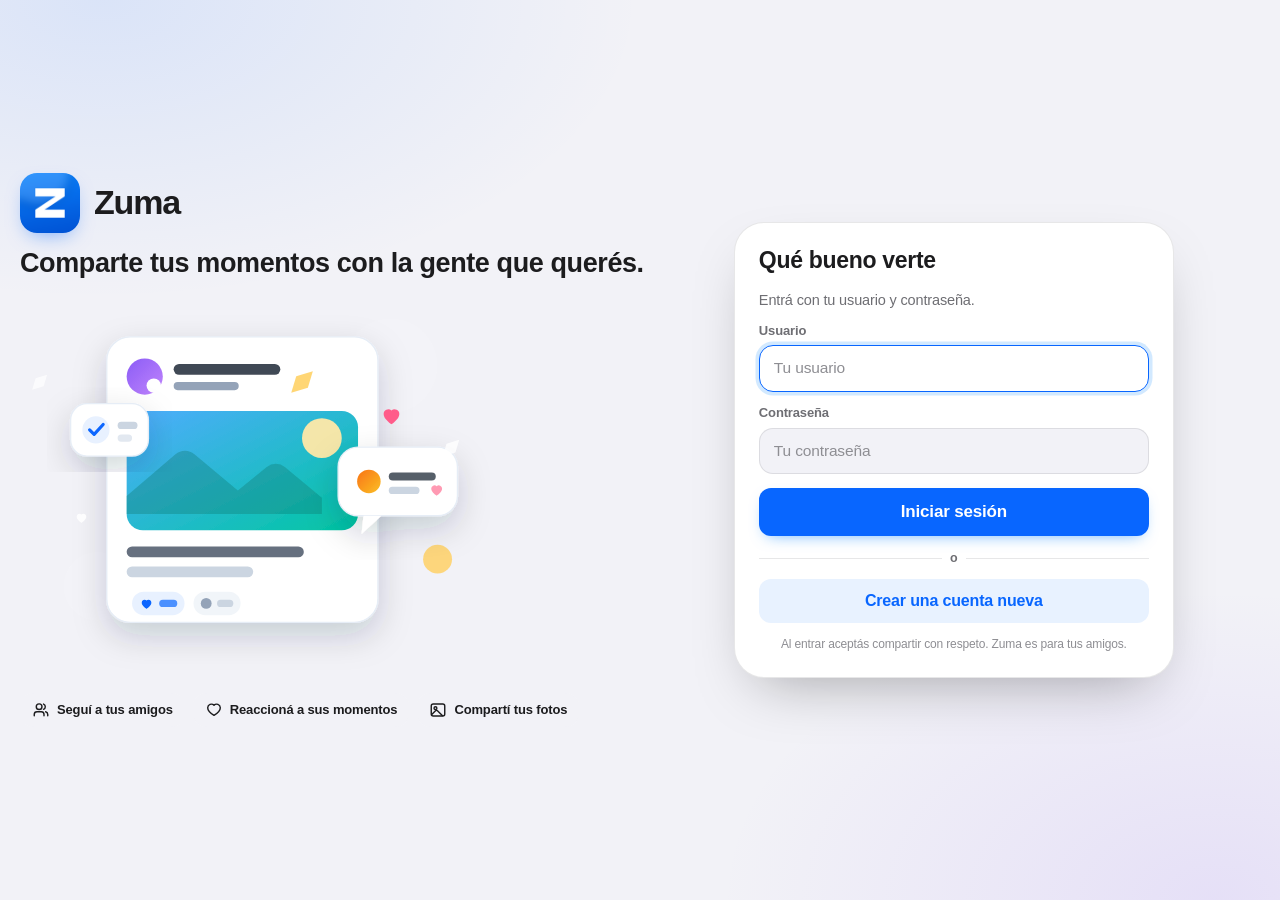
==== commit 45ae6496: "NimbookGR: publicar aplicación y estructura de datos (2026-11-21 02:05)" ====
--- a/index.html
+++ b/index.html
@@ -3,23 +3,23 @@
 <head>
 <meta charset="utf-8">
 <meta name="viewport" content="width=device-width, initial-scale=1, viewport-fit=cover, maximum-scale=5">
-<meta name="theme-color" content="#0B6BFF">
+<meta name="theme-color" content="#0A84FF">
 <meta name="apple-mobile-web-app-capable" content="yes">
-<meta name="apple-mobile-web-app-status-bar-style" content="black-translucent">
-<meta name="apple-mobile-web-app-title" content="NimbookGR">
+<meta name="apple-mobile-web-app-status-bar-style" content="default">
+<meta name="apple-mobile-web-app-title" content="Zuma">
 <meta name="mobile-web-app-capable" content="yes">
-<meta name="description" content="NimbookGR — conéctate y comparte con las personas que quieres.">
+<meta name="description" content="Zuma — conéctate y comparte con las personas que quieres.">
 <meta name="color-scheme" content="light dark">
-<meta property="og:title" content="NimbookGR">
+<meta property="og:title" content="Zuma">
 <meta property="og:description" content="Conéctate y comparte con las personas que quieres.">
-<meta property="og:image" content="assets/logo/nimbook-logo-512.png">
+<meta property="og:image" content="assets/logo/zuma-logo-512.png">
 <meta property="og:type" content="website">
-<title>NimbookGR</title>
+<title>Zuma</title>
 
-<link rel="icon" href="assets/logo/favicon-32.png" sizes="32x32" type="image/png">
-<link rel="icon" href="assets/logo/favicon-16.png" sizes="16x16" type="image/png">
-<link rel="shortcut icon" href="assets/logo/favicon.ico">
-<link rel="apple-touch-icon" href="assets/logo/apple-touch-icon.png">
+<link rel="icon" href="assets/logo/zuma-favicon-32.png" sizes="32x32" type="image/png">
+<link rel="icon" href="assets/logo/zuma-favicon-16.png" sizes="16x16" type="image/png">
+<link rel="shortcut icon" href="assets/logo/zuma-favicon.ico">
+<link rel="apple-touch-icon" href="assets/logo/zuma-apple-touch.png">
 <link rel="manifest" href="manifest.webmanifest">
 <link rel="preconnect" href="https://api.github.com">
 <link rel="preconnect" href="https://cdn.jsdelivr.net" crossorigin>
@@ -33,19 +33,19 @@
 <div id="root" class="root"></div>
 
 <div id="splash" class="splash">
-  <img src="assets/logo/nimbook-logo-128.png" alt="NimbookGR" width="88" height="88">
-  <div class="splash-name">NimbookGR</div>
+  <img src="assets/logo/zuma-logo-128.png" alt="Zuma" width="88" height="88">
+  <div class="splash-name">Zuma</div>
   <div class="splash-bar"><span></span></div>
   <p class="splash-msg" id="splash-msg">Conectando…</p>
 
   <div id="splash-error" class="splash-error" hidden>
-    <h2>No se pudo iniciar NimbookGR</h2>
+    <h2>No se pudo iniciar Zuma</h2>
     <p id="splash-error-msg"></p>
     <button type="button" id="splash-retry">Reintentar</button>
     <p class="splash-hint">
       Si abriste el archivo <code>index.html</code> con doble clic, el navegador bloquea
-      el JavaScript de NimbookGR. Ábrelo desde su dirección web o con el acceso
-      directo <code>NimbookGR.bat</code>.
+      el JavaScript de Zuma. Ábrelo desde su dirección web o con el acceso
+      directo <code>Zuma.bat</code>.
     </p>
   </div>
 </div>
@@ -55,7 +55,7 @@
 
 <noscript>
   <div style="padding:40px;text-align:center;font-family:system-ui">
-    NimbookGR necesita JavaScript activado para funcionar.
+    Zuma necesita JavaScript activado para funcionar.
   </div>
 </noscript>
 
--- a/css/pages.css
+++ b/css/pages.css
@@ -864,3 +864,436 @@
   .account-hero-actions { width: 100%; }
   .account-hero-actions .btn { flex: 1; }
 }
+
+/* ==========================================================================
+   v3 — secciones, perfil nuevo, publicar y detalles
+   ========================================================================== */
+
+.page-head {
+  display: flex; align-items: center; gap: 12px; margin: 0 0 14px; flex-wrap: wrap;
+}
+.page-head h1 { font-size: 24px; letter-spacing: -.4px; }
+.page-back { margin: 0 0 12px; }
+.page-card {
+  background: var(--card); border-radius: var(--r-lg); border: 1px solid var(--line-soft);
+  box-shadow: var(--shadow-xs); overflow: hidden;
+}
+
+/* ---------- fila del compositor en el muro ---------- */
+.composer-open-row {
+  display: flex; align-items: center; gap: 12px; padding: 14px 16px; margin-bottom: 16px;
+}
+.composer-fake {
+  flex: 1; min-width: 0; text-align: left; height: 42px; padding: 0 16px;
+  border-radius: var(--r-full); background: var(--card-2); color: var(--text-2);
+  font-size: 15px; font-weight: 500;
+}
+.composer-fake:hover { background: var(--card-3); }
+
+/* ---------- publicar ---------- */
+.compose-card { padding: 18px; }
+.compose-text {
+  width: 100%; border: 0; background: transparent; resize: vertical;
+  font-size: 19px; line-height: 1.45; padding: 14px 0; min-height: 130px;
+  font-family: inherit; color: var(--text);
+}
+.compose-text:focus { outline: none; }
+.compose-media {
+  display: grid; grid-template-columns: repeat(auto-fill, minmax(110px, 1fr));
+  gap: 8px; padding-top: 10px;
+}
+.compose-thumb { position: relative; aspect-ratio: 1; border-radius: 12px; overflow: hidden; }
+.compose-thumb img { width: 100%; height: 100%; object-fit: cover; }
+.thumb-x {
+  position: absolute; top: 6px; right: 6px; width: 26px; height: 26px; border-radius: 50%;
+  background: rgba(0,0,0,.6); color: #fff; display: flex; align-items: center; justify-content: center;
+}
+.compose-add {
+  aspect-ratio: 1; border-radius: 12px; border: 2px dashed var(--line);
+  display: flex; flex-direction: column; align-items: center; justify-content: center; gap: 6px;
+  color: var(--text-2); font-size: 13px; font-weight: 600;
+}
+.compose-add:hover { border-color: var(--brand); color: var(--brand); background: var(--brand-soft); }
+
+/* ---------- perfil ---------- */
+.profile-header {
+  background: var(--card); border-radius: var(--r-lg); overflow: hidden;
+  border: 1px solid var(--line-soft); box-shadow: var(--shadow-xs); margin-bottom: 16px;
+}
+.profile-cover {
+  height: 190px; background: linear-gradient(135deg, var(--brand), #7c3aed);
+  overflow: hidden; position: relative;
+}
+.profile-cover img { width: 100%; height: 100%; object-fit: cover; }
+.profile-main-row {
+  display: flex; align-items: flex-end; gap: 18px; padding: 0 20px 16px;
+  margin-top: -48px; position: relative; flex-wrap: wrap;
+}
+.profile-avatar-big { flex: none; }
+.profile-avatar-big .avatar { box-shadow: 0 0 0 4px var(--card); }
+.profile-info { flex: 1 1 260px; min-width: 0; padding-bottom: 4px; }
+.profile-name { font-size: 28px; letter-spacing: -.6px; }
+.profile-stats {
+  display: flex; gap: 6px; flex-wrap: wrap; margin-top: 6px;
+  font-size: 13.5px; color: var(--text-2);
+}
+.profile-stats a { color: var(--text-2); font-weight: 600; }
+.profile-stats a:hover { color: var(--brand); }
+.profile-actions-row { display: flex; gap: 8px; margin-top: 10px; flex-wrap: wrap; align-items: center; }
+.profile-dots { background: var(--card-2); }
+.profile-avatar-stack { display: flex; gap: -6px; padding-bottom: 4px; }
+.profile-avatar-stack a { margin-left: -8px; }
+.profile-avatar-stack a:first-child { margin-left: 0; }
+.profile-tabs {
+  display: flex; gap: 4px; padding: 6px 12px; border-top: 1px solid var(--line-soft);
+  overflow-x: auto;
+}
+.profile-tabs .tab { padding: 10px 14px; }
+.photo-grid {
+  display: grid; grid-template-columns: repeat(auto-fill, minmax(140px, 1fr)); gap: 6px;
+}
+.photo-grid img {
+  width: 100%; aspect-ratio: 1; object-fit: cover; border-radius: 10px; cursor: zoom-in;
+}
+.about-row {
+  display: flex; gap: 12px; padding: 10px 0; border-bottom: 1px solid var(--line-soft);
+}
+.about-row .muted { min-width: 130px; }
+
+/* ---------- editar perfil ---------- */
+.profile-edit-media { display: flex; align-items: center; gap: 14px; flex-wrap: wrap; }
+.avatar-edit .avatar { box-shadow: 0 0 0 3px var(--card-2); }
+
+/* ---------- búsqueda ---------- */
+.search-inline {
+  display: flex; align-items: center; gap: 8px; height: 44px; padding: 0 14px;
+  background: var(--card-2); border-radius: var(--r-full); color: var(--text-2);
+}
+.search-inline input { flex: 1; min-width: 0; background: transparent; font-size: 15px; }
+.search-row {
+  display: flex; align-items: center; gap: 12px; padding: 10px 16px;
+  border-bottom: 1px solid var(--line-soft);
+}
+.search-row:last-child { border-bottom: none; }
+.search-row:hover { background: var(--hover); text-decoration: none; }
+.group-mini {
+  width: 44px; height: 44px; border-radius: 12px; overflow: hidden; flex: none;
+  background: var(--card-2); display: flex; align-items: center; justify-content: center;
+}
+.group-mini img { width: 100%; height: 100%; object-fit: cover; }
+
+/* ---------- notificaciones ---------- */
+.notif-list { display: flex; flex-direction: column; gap: 2px; margin-top: 8px; }
+.notif {
+  display: flex; gap: 12px; align-items: center; padding: 10px 8px; border-radius: 12px;
+  color: inherit;
+}
+.notif:hover { background: var(--hover); text-decoration: none; }
+.notif.unread { background: var(--brand-soft); }
+.notif-avatar { position: relative; flex: none; }
+.notif-badge {
+  position: absolute; right: -4px; bottom: -4px; width: 22px; height: 22px;
+  border-radius: 50%; background: var(--brand); color: #fff;
+  display: flex; align-items: center; justify-content: center;
+  border: 2px solid var(--card);
+}
+.notif .n-text { font-size: 14.5px; }
+.notif .n-time { font-size: 12px; color: var(--text-2); margin-top: 2px; }
+
+/* ---------- comentarios (sección) ---------- */
+.comments-page { padding: 18px; }
+.comments-page .card-title { margin-bottom: 12px; font-size: 18px; }
+.comments-list { display: flex; flex-direction: column; gap: 12px; margin-bottom: 16px; }
+.comment { display: flex; gap: 10px; }
+.comment-body { flex: 1; min-width: 0; }
+.comment-bubble {
+  background: var(--card-2); border-radius: 16px; padding: 9px 13px;
+}
+.comment-name { font-weight: 700; font-size: 13.5px; }
+.comment-text { font-size: 14.5px; margin-top: 2px; white-space: pre-wrap; }
+.comment-img { margin-top: 8px; border-radius: 10px; max-height: 220px; object-fit: cover; }
+.comment-meta {
+  display: flex; gap: 12px; align-items: center; padding: 4px 8px 0;
+  font-size: 12px; color: var(--text-2);
+}
+.comment-replies { margin: 10px 0 0 18px; display: flex; flex-direction: column; gap: 10px; }
+.comment-compose { border-top: 1px solid var(--line-soft); padding-top: 12px; }
+.reply-chip {
+  display: flex; align-items: center; justify-content: space-between; gap: 8px;
+  background: var(--card-2); border-radius: 10px; padding: 6px 10px; margin-bottom: 8px;
+  font-size: 12.5px; color: var(--text-2);
+}
+
+/* ---------- grupos ---------- */
+.group-grid {
+  display: grid; grid-template-columns: repeat(auto-fill, minmax(230px, 1fr)); gap: 16px;
+}
+.group-card {
+  background: var(--card); border-radius: var(--r-lg); overflow: hidden;
+  border: 1px solid var(--line-soft); color: inherit; box-shadow: var(--shadow-xs);
+}
+.group-card:hover { text-decoration: none; box-shadow: var(--shadow-sm); }
+.group-cover { height: 110px; overflow: hidden; }
+.group-cover img { width: 100%; height: 100%; object-fit: cover; }
+.group-cover-fallback {
+  width: 100%; height: 100%; display: flex; align-items: center; justify-content: center;
+  background: linear-gradient(135deg, var(--brand), #7c3aed); color: #fff;
+}
+.group-cover-fallback.big { height: 100%; }
+.group-body { padding: 12px 14px; }
+
+/* ---------- tirar para actualizar ---------- */
+.ptr {
+  position: fixed; top: calc(var(--topbar-h) + 8px); left: 50%; transform: translate(-50%, 0);
+  z-index: 400; width: 38px; height: 38px; border-radius: 50%;
+  background: var(--card); box-shadow: var(--shadow-md);
+  display: flex; align-items: center; justify-content: center;
+  opacity: 0; pointer-events: none; transition: opacity .15s;
+}
+.ptr.visible { opacity: 1; }
+
+/* ---------- reducir animaciones ---------- */
+html.reduce-motion *, html.reduce-motion *::before, html.reduce-motion *::after {
+  animation-duration: .001ms !important;
+  animation-iteration-count: 1 !important;
+  transition-duration: .001ms !important;
+  scroll-behavior: auto !important;
+}
+
+/* ---------- móvil ---------- */
+@media (max-width: 767px) {
+  .compose-text { font-size: 17px; min-height: 110px; }
+  .profile-cover { height: 150px; }
+  .profile-main-row { padding: 0 14px 14px; gap: 12px; }
+  .profile-name { font-size: 23px; }
+  .profile-avatar-big .avatar { width: 92px; height: 92px; }
+  .mobile-nav a[href="#/publicar"] .mn-ic {
+    background: var(--brand); color: #fff; border-radius: 50%; padding: 4px;
+  }
+  .photo-grid { grid-template-columns: repeat(3, 1fr); }
+}
+
+/* ==========================================================================
+   Zuma · estilo iOS
+   ========================================================================== */
+
+:root {
+  --font: -apple-system, BlinkMacSystemFont, "SF Pro Text", "SF Pro Display", "Segoe UI",
+    Roboto, "Helvetica Neue", Arial, sans-serif;
+  --r: 12px;
+  --r-md: 14px;
+  --r-lg: 20px;
+  --r-xl: 26px;
+  --r-2xl: 30px;
+  --brand: #0a84ff;
+  --brand-hover: #0071e3;
+  --brand-active: #0063c8;
+  --brand-soft: #e8f2ff;
+  --bg: #f2f2f7;
+  --card-2: #f2f2f7;
+  --card-3: #e9e9ee;
+  --text: #1c1c1e;
+  --text-2: #6e6e73;
+  --text-3: #8e8e93;
+  --line: #e5e5ea;
+  --line-soft: rgba(60, 60, 67, .12);
+  --shadow-xs: 0 1px 2px rgba(0, 0, 0, .04);
+  --shadow-sm: 0 1px 2px rgba(0, 0, 0, .04), 0 6px 18px -10px rgba(0, 0, 0, .18);
+  --shadow-md: 0 8px 28px -12px rgba(0, 0, 0, .22);
+  --shadow-lg: 0 24px 60px -24px rgba(0, 0, 0, .35);
+  --topbar-h: 60px;
+}
+
+html[data-theme="dark"] {
+  --bg: #000000;
+  --bg-elevated: #1c1c1e;
+  --card: #1c1c1e;
+  --card-2: #2c2c2e;
+  --card-3: #3a3a3c;
+  --text: #f5f5f7;
+  --text-2: #a1a1a6;
+  --text-3: #8e8e93;
+  --line: #2c2c2e;
+  --line-soft: rgba(255, 255, 255, .08);
+  --hover: rgba(255, 255, 255, .06);
+  --hover-strong: rgba(255, 255, 255, .1);
+  --active: rgba(255, 255, 255, .14);
+  --brand-soft: rgba(10, 132, 255, .16);
+  --brand-soft-2: rgba(10, 132, 255, .22);
+}
+
+body, button, input, textarea, select {
+  font-family: var(--font);
+  -webkit-font-smoothing: antialiased;
+  letter-spacing: -.01em;
+}
+
+/* barra superior translúcida */
+.topbar {
+  background: rgba(10, 132, 255, .92);
+  backdrop-filter: saturate(180%) blur(20px);
+  -webkit-backdrop-filter: saturate(180%) blur(20px);
+  box-shadow: 0 0.5px 0 rgba(255, 255, 255, .18), 0 10px 30px -18px rgba(0, 60, 160, .55);
+  border-bottom: none;
+}
+html[data-theme="dark"] .topbar {
+  background: rgba(18, 18, 20, .82);
+  box-shadow: 0 0.5px 0 rgba(255, 255, 255, .08);
+}
+
+.brand-text { display: flex; flex-direction: column; line-height: 1.02; }
+.brand-word { font-size: 21px; font-weight: 800; letter-spacing: -.7px; color: #fff; }
+.brand-sub {
+  font-size: 9.5px; font-weight: 600; letter-spacing: .08em; text-transform: uppercase;
+  color: rgba(255, 255, 255, .72); margin-top: 1px;
+}
+.brand img { border-radius: 11px; box-shadow: 0 0 0 1px rgba(255, 255, 255, .2); }
+
+.tb-search { background: rgba(255, 255, 255, .2); }
+.tb-tab { border-radius: 14px; }
+.tb-tab.active::after { border-radius: 3px; height: 2.5px; }
+.tb-btn { border-radius: 14px; }
+
+/* tarjetas y superficies */
+.card, .page-card, .install-banner, .modal, .story-card, .group-card {
+  border-radius: var(--r-xl);
+  border: .5px solid var(--line-soft);
+  box-shadow: var(--shadow-sm);
+}
+.card.post { border-radius: 24px; }
+.composer-open-row { border-radius: 24px; }
+.post-media { border-radius: 18px; }
+.post-act { border-radius: 14px; }
+.post-act:hover { background: var(--card-2); }
+.comment-bubble { border-radius: 18px; }
+.side-item { border-radius: 14px; }
+.rail-item { border-radius: 14px; }
+
+/* botones */
+.btn {
+  border-radius: 14px; font-weight: 600; letter-spacing: -.01em;
+  transition: transform 140ms cubic-bezier(.2, .8, .3, 1), background var(--fast), box-shadow var(--fast);
+}
+.btn:active { transform: scale(.97); }
+.btn.primary { background: var(--brand); box-shadow: 0 6px 16px -8px rgba(10, 132, 255, .7); }
+.btn.primary:hover { background: var(--brand-hover); }
+.btn.soft { background: var(--card-2); }
+.btn.ghost { background: transparent; }
+
+/* controles */
+.input, .textarea {
+  border-radius: 14px; background: var(--card-2); border: .5px solid var(--line-soft);
+  padding: 12px 14px; font-size: 15px;
+}
+.input:focus, .textarea:focus { border-color: var(--brand); box-shadow: 0 0 0 3.5px rgba(10, 132, 255, .18); }
+.search-inline { border-radius: 14px; background: var(--card-2); border: .5px solid var(--line-soft); }
+.tabs { gap: 6px; }
+.tab { border-radius: 12px; }
+.tab.active { background: var(--brand-soft); }
+.profile-tabs { border-top: .5px solid var(--line-soft); }
+.profile-tabs .tab { border-radius: 12px; }
+
+/* modales tipo hoja */
+.modal-backdrop { background: rgba(0, 0, 0, .38); backdrop-filter: blur(6px); -webkit-backdrop-filter: blur(6px); }
+.modal { border-radius: 28px; box-shadow: var(--shadow-lg); }
+.modal-head h2 { font-size: 19px; font-weight: 700; }
+.modal-foot { border-top: .5px solid var(--line-soft); }
+
+@media (max-width: 640px) {
+  .modal-root { align-items: flex-end; }
+  .modal {
+    width: 100% !important; max-width: 100%; border-radius: 28px 28px 0 0;
+    margin: 0; animation: sheet-up 260ms cubic-bezier(.2, .9, .3, 1);
+  }
+  @keyframes sheet-up { from { transform: translateY(40px); opacity: .6; } to { transform: none; opacity: 1; } }
+}
+
+/* avisos y detalles */
+.toast { border-radius: 16px; box-shadow: var(--shadow-md); font-weight: 500; }
+.switch { border-radius: 16px; }
+.react-pop { border-radius: 22px; }
+.install-banner { border-radius: 22px; }
+.splash { background: var(--bg); }
+.splash img { border-radius: 26px; }
+
+/* login */
+.auth-card { border-radius: 30px; border: .5px solid var(--line-soft); box-shadow: var(--shadow-lg); }
+.auth-title { font-size: 28px; font-weight: 800; letter-spacing: -.6px; }
+.auth-sub { color: var(--text-2); font-size: 14.5px; }
+.auth-illustration svg { width: 100%; height: auto; display: block; }
+.auth-point { border-radius: 14px; background: var(--card-2); padding: 8px 12px; font-size: 13px; font-weight: 600; }
+.auth-points { display: flex; flex-wrap: wrap; gap: 8px; margin-top: 16px; }
+
+/* nav inferior iOS */
+.mobile-nav {
+  background: rgba(255, 255, 255, .9);
+  backdrop-filter: saturate(180%) blur(20px);
+  -webkit-backdrop-filter: saturate(180%) blur(20px);
+  border-top: .5px solid var(--line-soft);
+}
+html[data-theme="dark"] .mobile-nav { background: rgba(18, 18, 20, .9); }
+.mn-ic { border-radius: 12px; }
+
+/* ---------- ajustes iOS: marca, gente y perfil ---------- */
+.brand-word { display: block; }
+.brand-text { min-width: 0; }
+@media (max-width: 767px) {
+  .brand-text { display: none; }
+  .brand img { width: 36px; height: 36px; }
+}
+@media (min-width: 768px) {
+  .brand-word { display: block; }
+}
+
+/* personas en lista compacta */
+.friend-grid {
+  display: grid; grid-template-columns: repeat(auto-fill, minmax(300px, 1fr)); gap: 10px;
+  padding: 4px 0 12px;
+}
+.user-tile {
+  display: flex; align-items: center; gap: 12px;
+  padding: 10px 12px; border-radius: 18px; background: var(--card-2);
+  border: .5px solid var(--line-soft); min-width: 0;
+}
+.user-tile .ut-img {
+  width: 56px; height: 56px; border-radius: 50%; overflow: hidden; flex: none;
+  aspect-ratio: auto; background: var(--card-3);
+}
+.user-tile .ut-img img { width: 100%; height: 100%; object-fit: cover; }
+.user-tile .ut-body { flex: 1; min-width: 0; display: flex; flex-direction: column; gap: 2px; }
+.user-tile .ut-name { font-size: 15px; font-weight: 700; color: var(--text); }
+.user-tile .ut-sub { font-size: 12.5px; color: var(--text-2); }
+.user-tile .ut-actions { display: flex; gap: 6px; margin-top: 6px; flex-wrap: wrap; }
+.user-tile .ut-actions .btn { height: 30px; padding: 0 12px; font-size: 13px; }
+
+/* perfil: solo la foto se superpone a la portada */
+.profile-cover { height: 180px; }
+.profile-main-row {
+  display: flex; align-items: flex-start; gap: 16px;
+  padding: 0 20px 18px; margin-top: -46px; position: relative; flex-wrap: wrap;
+}
+.profile-avatar-big { flex: none; }
+.profile-avatar-big .avatar { width: 96px; height: 96px; box-shadow: 0 0 0 4px var(--card); }
+.profile-info { flex: 1 1 260px; min-width: 0; padding-top: 54px; }
+.profile-name { font-size: 25px; letter-spacing: -.5px; }
+.profile-actions-row { margin-top: 10px; }
+.profile-avatar-stack { padding-top: 58px; }
+.profile-dots { width: 38px; height: 38px; border-radius: 50%; background: var(--card-2); }
+@media (max-width: 767px) {
+  .profile-info { padding-top: 50px; }
+  .profile-avatar-big .avatar { width: 84px; height: 84px; }
+  .friend-grid { grid-template-columns: 1fr; }
+}
+
+/* ---------- correcciones de especificidad ---------- */
+.user-tile { flex-direction: row; align-items: center; overflow: visible; }
+.user-tile .ut-img { aspect-ratio: auto; width: 56px; height: 56px; border-radius: 50%; }
+.user-tile .ut-body { padding: 0; }
+.profile-cover { aspect-ratio: auto; width: 100%; height: 180px; border-radius: 0; }
+.profile-header { overflow: hidden; }
+.profile-main-row { align-items: flex-start; }
+
+.auth-point { display: inline-flex; align-items: center; gap: 7px; }
+.auth-card .btn.success { background: var(--brand-soft); color: var(--brand); }
+.auth-card .btn.success:hover { background: var(--brand-soft-2); }
+.auth-panel { padding-left: 4px; }
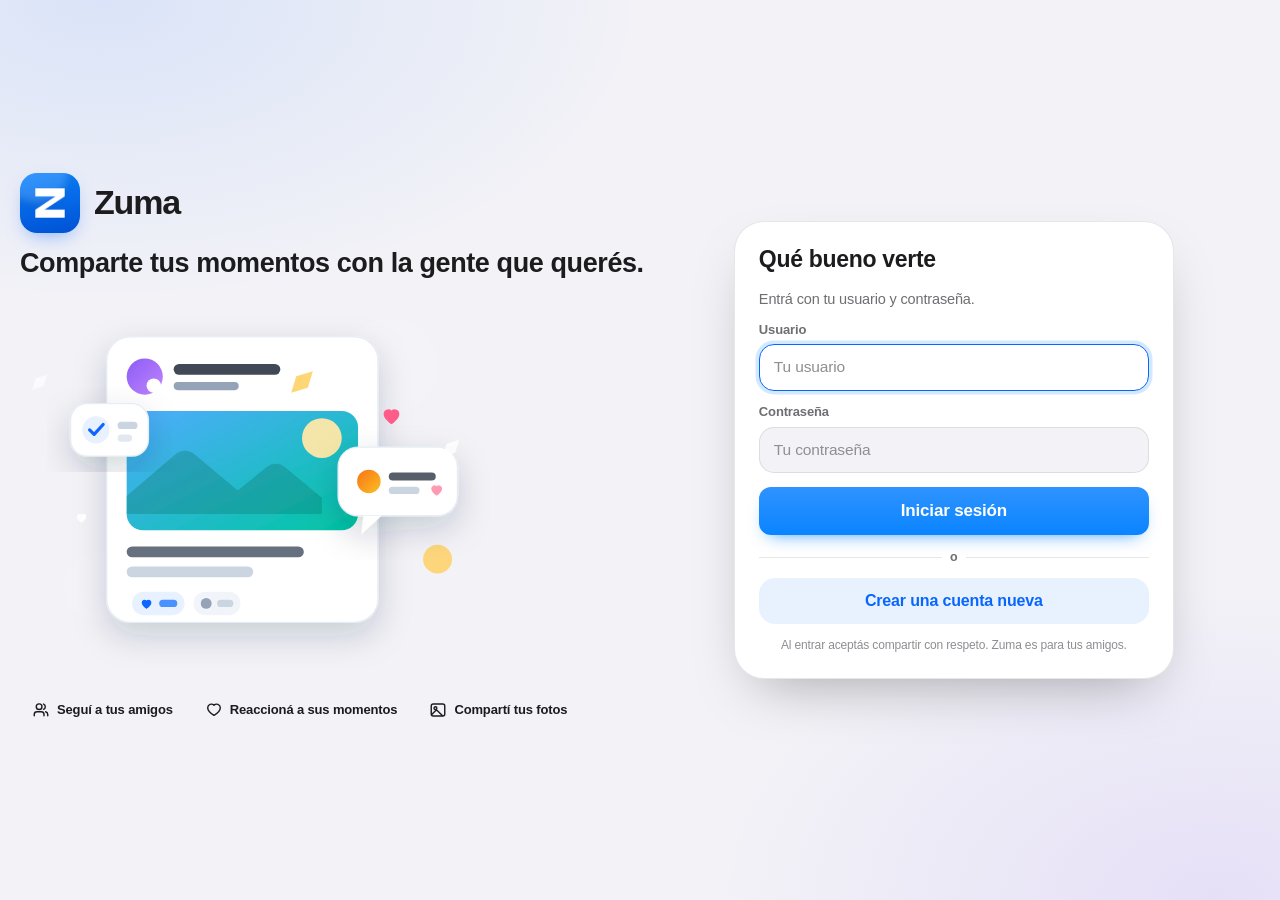
==== commit ea889c9a: "NimbookGR: publicar aplicación y estructura de datos (2026-11-22 18:04)" ====
--- a/index.html
+++ b/index.html
@@ -28,6 +28,7 @@
 <link rel="stylesheet" href="css/base.css">
 <link rel="stylesheet" href="css/app.css">
 <link rel="stylesheet" href="css/pages.css">
+<link rel="stylesheet" href="css/ios.css">
 </head>
 <body>
 <div id="root" class="root"></div>
--- a/css/app.css
+++ b/css/app.css
@@ -136,6 +136,7 @@
 }
 .tb-btn.menu-grid { background: rgba(255, 255, 255, .16); }
 .tb-btn:hover { background: rgba(255, 255, 255, .28); }
+.tb-btn.active { background: rgba(255, 255, 255, .34); box-shadow: inset 0 0 0 1px rgba(255, 255, 255, .35); }
 .tb-btn:active { transform: scale(.93); }
 .tb-btn.avatar-btn { background: transparent; padding: 0; }
 .tb-btn.avatar-btn .avatar { box-shadow: 0 0 0 2px rgba(255, 255, 255, .55); }
@@ -178,12 +179,14 @@
 .side-item .side-ic.purple { background: #f0eaff; color: #7a4bff; }
 .side-item .side-ic.red { background: #ffecec; color: #e5484d; }
 .side-item .side-ic.teal { background: #e0f7f7; color: #0f8f8f; }
+.side-item .side-ic.blue { background: #e7f0ff; color: #0866ff; }
 html[data-theme="dark"] .side-item .side-ic { background: var(--card-2); }
 html[data-theme="dark"] .side-item .side-ic.green { background: rgba(49,162,76,.2); color: #5bd07d; }
 html[data-theme="dark"] .side-item .side-ic.orange { background: rgba(230,132,26,.2); color: #f0a44a; }
 html[data-theme="dark"] .side-item .side-ic.purple { background: rgba(122,75,255,.22); color: #a889ff; }
 html[data-theme="dark"] .side-item .side-ic.red { background: rgba(229,72,77,.2); color: #ff7b7f; }
 html[data-theme="dark"] .side-item .side-ic.teal { background: rgba(15,143,143,.2); color: #4fd1d1; }
+html[data-theme="dark"] .side-item .side-ic.blue { background: rgba(8,102,255,.24); color: #7db4ff; }
 .side-item .side-label { flex: 1; min-width: 0; overflow: hidden; text-overflow: ellipsis; white-space: nowrap; }
 .side-item .side-count { font-size: 13px; font-weight: 600; color: var(--brand); }
 
--- a/css/pages.css
+++ b/css/pages.css
@@ -507,7 +507,7 @@
   background: var(--card); border-radius: var(--r); box-shadow: var(--shadow-sm);
   overflow: hidden;
 }
-.msgr-list { display: flex; flex-direction: column; border-right: 1px solid var(--line-soft); min-height: 0; }
+.msgr-list { display: flex; flex-direction: column; border-right: 1px solid var(--line-soft); min-height: 0; min-width: 0; }
 .msgr-list-head { padding: 12px 12px 8px; }
 .msgr-list h1 { font-size: 24px; margin-bottom: 10px; }
 .msgr-items { overflow-y: auto; flex: 1; padding: 0 8px 8px; }
@@ -863,7 +863,7 @@
   .account-hero-body { padding: 0 16px 16px; }
   .account-hero-actions { width: 100%; }
   .account-hero-actions .btn { flex: 1; }
-}
+}
 
 /* ==========================================================================
    v3 — secciones, perfil nuevo, publicar y detalles
@@ -1071,7 +1071,7 @@
     background: var(--brand); color: #fff; border-radius: 50%; padding: 4px;
   }
   .photo-grid { grid-template-columns: repeat(3, 1fr); }
-}
+}
 
 /* ==========================================================================
    Zuma · estilo iOS
@@ -1232,7 +1232,7 @@
   border-top: .5px solid var(--line-soft);
 }
 html[data-theme="dark"] .mobile-nav { background: rgba(18, 18, 20, .9); }
-.mn-ic { border-radius: 12px; }
+.mn-ic { border-radius: 12px; }
 
 /* ---------- ajustes iOS: marca, gente y perfil ---------- */
 .brand-word { display: block; }
@@ -1283,7 +1283,7 @@
   .profile-info { padding-top: 50px; }
   .profile-avatar-big .avatar { width: 84px; height: 84px; }
   .friend-grid { grid-template-columns: 1fr; }
-}
+}
 
 /* ---------- correcciones de especificidad ---------- */
 .user-tile { flex-direction: row; align-items: center; overflow: visible; }
@@ -1291,9 +1291,349 @@
 .user-tile .ut-body { padding: 0; }
 .profile-cover { aspect-ratio: auto; width: 100%; height: 180px; border-radius: 0; }
 .profile-header { overflow: hidden; }
-.profile-main-row { align-items: flex-start; }
+.profile-main-row { align-items: flex-start; }
 
 .auth-point { display: inline-flex; align-items: center; gap: 7px; }
 .auth-card .btn.success { background: var(--brand-soft); color: var(--brand); }
 .auth-card .btn.success:hover { background: var(--brand-soft-2); }
-.auth-panel { padding-left: 4px; }
+.auth-panel { padding-left: 4px; }
+
+/* ---------- Zuma: estado civil, usuario disponible y canales ---------- */
+select.input { appearance: none; background-image: none; cursor: pointer; }
+.field-hint.ok { color: var(--success); font-weight: 600; }
+.field-hint.bad { color: var(--danger); font-weight: 600; }
+.notif-welcome {
+  width: 44px; height: 44px; border-radius: 50%; flex: none;
+  display: flex; align-items: center; justify-content: center;
+  background: linear-gradient(135deg, var(--brand), #7c3aed); color: #fff;
+}
+.group-card .chip { font-size: 11px; }
+
+/* ---------- barra del muro ---------- */
+.feed-toolbar {
+  display: flex; align-items: center; justify-content: space-between;
+  padding: 0 4px 8px;
+}
+.feed-toolbar .btn { gap: 6px; }
+
+/* ---------- usuario visible en el perfil ---------- */
+.profile-fullname {
+  margin-top: 2px; font-size: 14px; color: var(--text-2); font-weight: 500;
+}
+@media (max-width: 767px) {
+  .profile-fullname { font-size: 13px; }
+}
+
+/* ---------- nombre completo debajo del usuario ---------- */
+.post-meta .post-fullname { color: var(--text-2); font-weight: 600; }
+.post-meta .post-fullname + .dot { opacity: .8; }
+.comment-name { color: var(--text); }
+
+/* ==========================================================================
+   v4 — Shop, mensajes privados y muro mezclado
+   ========================================================================== */
+
+/* ---------- barra del muro ---------- */
+.feed-toolbar {
+  display: flex; align-items: center; justify-content: space-between;
+  gap: 10px; padding: 8px 10px; margin-bottom: 16px;
+}
+.feed-toolbar .segmented-item { padding: 7px 16px; font-size: 13.5px; }
+.feed-toolbar .btn-icon { width: 32px; height: 32px; }
+.feed-hint { padding-right: 2px; }
+
+/* ---------- sugerencias dentro del muro ---------- */
+.post-suggest {
+  display: flex; align-items: center; gap: 6px;
+  padding: 9px 16px 0; color: var(--text-2);
+  font-size: 12.5px; font-weight: 600;
+}
+.post-suggest .ico { color: var(--brand); }
+
+/* ---------- chips extra ---------- */
+.chip.red { background: var(--danger-soft); color: var(--danger); }
+
+/* ---------- Shop: listado ---------- */
+.shop-toolbar { padding: 12px 12px 10px; }
+.shop-search-row { display: flex; align-items: center; gap: 12px; }
+.shop-search-row .search-inline { max-width: 460px; }
+.shop-cats {
+  display: flex; gap: 8px; overflow-x: auto; padding: 2px 2px 14px;
+  scrollbar-width: none;
+}
+.shop-cats::-webkit-scrollbar { display: none; }
+.shop-cat {
+  flex: none; height: 34px; padding: 0 14px; border-radius: var(--r-full);
+  background: var(--card); box-shadow: var(--shadow-xs);
+  border: 1px solid var(--line-soft);
+  font-size: 13.5px; font-weight: 600; color: var(--text-2);
+  transition: background var(--fast) var(--ease), color var(--fast) var(--ease);
+}
+.shop-cat:hover { background: var(--hover); color: var(--text); }
+.shop-cat.active { background: var(--brand); border-color: var(--brand); color: #fff; }
+
+.shop-grid {
+  display: grid; grid-template-columns: repeat(auto-fill, minmax(196px, 1fr));
+  gap: 14px; margin-bottom: 16px;
+}
+.shop-grid.small { grid-template-columns: repeat(auto-fill, minmax(170px, 1fr)); }
+.shop-card {
+  display: flex; flex-direction: column; overflow: hidden;
+  background: var(--card); border-radius: var(--r-lg);
+  border: 1px solid var(--line-soft); box-shadow: var(--shadow-xs);
+  transition: box-shadow var(--fast) var(--ease), transform var(--fast) var(--ease);
+}
+.shop-card:hover { text-decoration: none; box-shadow: var(--shadow-md); transform: translateY(-1px); }
+.shop-card-img { position: relative; aspect-ratio: 1/1; background: var(--card-2); overflow: hidden; }
+.shop-card-img img { width: 100%; height: 100%; object-fit: cover; }
+.shop-card.sold .shop-card-img img { opacity: .55; }
+.shop-noimg {
+  width: 100%; height: 100%; display: flex; align-items: center; justify-content: center;
+  color: var(--text-3); background: var(--card-2);
+}
+.shop-noimg.big { min-height: 260px; }
+.shop-sold {
+  position: absolute; left: 8px; top: 8px; padding: 3px 9px;
+  border-radius: var(--r-full); background: rgba(0, 0, 0, .72);
+  color: #fff; font-size: 11.5px; font-weight: 700; letter-spacing: .02em;
+}
+.shop-card-body { padding: 10px 12px 12px; display: flex; flex-direction: column; gap: 3px; }
+.shop-price { font-size: 17px; font-weight: 800; letter-spacing: -.2px; }
+.shop-card-title {
+  font-size: 14px; font-weight: 600; line-height: 1.3; color: var(--text);
+  display: -webkit-box; -webkit-line-clamp: 2; -webkit-box-orient: vertical; overflow: hidden;
+  min-height: 2.6em;
+}
+.shop-card-meta {
+  font-size: 12px; color: var(--text-3);
+  overflow: hidden; text-overflow: ellipsis; white-space: nowrap;
+}
+
+/* ---------- Shop: detalle ---------- */
+.shop-detail {
+  display: grid; grid-template-columns: minmax(0, 1.15fr) minmax(0, .85fr);
+  gap: 16px; align-items: start; margin-bottom: 20px;
+}
+.shop-gallery {
+  background: var(--card); border: 1px solid var(--line-soft);
+  border-radius: var(--r-lg); overflow: hidden; box-shadow: var(--shadow-xs);
+}
+.shop-gallery-main {
+  aspect-ratio: 4/3; background: var(--card-2);
+  display: flex; align-items: center; justify-content: center;
+}
+.shop-gallery-main img { width: 100%; height: 100%; object-fit: cover; cursor: zoom-in; }
+.shop-thumbs { display: flex; gap: 8px; padding: 10px; overflow-x: auto; }
+.shop-thumb {
+  width: 64px; height: 64px; border-radius: 10px; overflow: hidden; flex: none;
+  border: 2px solid transparent; background: var(--card-2);
+}
+.shop-thumb img { width: 100%; height: 100%; object-fit: cover; }
+.shop-thumb.active { border-color: var(--brand); }
+.shop-info-card {
+  background: var(--card); border: 1px solid var(--line-soft);
+  border-radius: var(--r-lg); padding: 16px; box-shadow: var(--shadow-xs);
+}
+.shop-detail-title { font-size: 24px; letter-spacing: -.4px; margin: 10px 0 6px; }
+.shop-detail-price { font-size: 30px; font-weight: 800; letter-spacing: -.8px; }
+.shop-detail-meta {
+  display: flex; align-items: center; gap: 6px; flex-wrap: wrap;
+  font-size: 13px; color: var(--text-2); margin-top: 6px;
+}
+.shop-detail-meta .ico { color: var(--text-3); }
+.shop-actions { display: flex; gap: 8px; flex-wrap: wrap; margin-top: 14px; }
+.shop-sep { height: 1px; background: var(--line-soft); margin: 16px 0; }
+.shop-seller { display: flex; align-items: center; gap: 10px; }
+.shop-seller-name { font-weight: 700; font-size: 15px; }
+.shop-desc { margin-top: 16px; }
+.shop-desc-title { font-weight: 700; font-size: 15px; margin-bottom: 6px; }
+.shop-desc p { white-space: pre-wrap; font-size: 14.5px; line-height: 1.55; }
+.shop-more { flex: none; }
+
+/* ---------- Shop: publicar ---------- */
+.shop-form-thumbs {
+  display: grid; grid-template-columns: repeat(auto-fill, minmax(86px, 1fr)); gap: 8px;
+}
+.shop-form-thumb {
+  position: relative; aspect-ratio: 1; border-radius: 10px;
+  overflow: hidden; background: var(--card-2);
+}
+.shop-form-thumb img { width: 100%; height: 100%; object-fit: cover; }
+.shop-add-photo { min-height: 86px; }
+.shop-related .section-head { margin-bottom: 12px; }
+
+/* ---------- mensajes privados: detalles ---------- */
+.msgr-list-head .btn-icon { color: var(--brand); background: var(--brand-soft); }
+.msgr-list-head .btn-icon:hover { background: var(--brand-soft-2); }
+.msgr-items { padding-top: 2px; }
+.conv .avatar { flex: none; }
+.chat-empty-soft { text-align: center; padding: 46px 20px; color: var(--text-2); }
+.chat-empty-soft .strong { margin-bottom: 4px; color: var(--text); }
+.chat-body .msg .avatar.xs { align-self: flex-end; margin-bottom: 2px; }
+.chat-head .ch-name { display: block; color: var(--text); }
+.chat-head a:hover { text-decoration: none; }
+.new-chat-list { max-height: 340px; overflow-y: auto; margin-top: 4px; }
+.new-chat-list .person-row + .person-row { border-top: 1px solid var(--line-soft); }
+.col-center .messenger {
+  height: calc(100vh - var(--topbar-h) - 40px);
+  margin: 0 0 8px;
+}
+
+@media (max-width: 1100px) {
+  .shop-detail { grid-template-columns: 1fr; }
+}
+@media (max-width: 767px) {
+  .col-center .page-head,
+  .col-center .page-back { padding-left: 12px; padding-right: 12px; }
+  .col-center .page-head { margin-top: 6px; }
+  .col-center .section-head { padding-left: 12px; padding-right: 12px; }
+  .col-center .messenger {
+    height: calc(100dvh - var(--topbar-h) - var(--nav-h) - 8px);
+    border-radius: 0; margin-bottom: 0;
+  }
+  .shop-toolbar { border-radius: 0; }
+  .shop-grid { grid-template-columns: repeat(auto-fill, minmax(150px, 1fr)); gap: 8px; }
+  .shop-card { border-radius: var(--r); }
+  .shop-cats { padding-bottom: 10px; }
+  .shop-gallery { border-radius: 0; border-left: 0; border-right: 0; }
+  .shop-info-card { border-radius: var(--r); }
+  .shop-detail-title { font-size: 21px; }
+  .shop-detail-price { font-size: 26px; }
+  .shop-actions .btn { flex: 1 1 auto; }
+  .new-chat-list { max-height: 52vh; }
+  .feed-toolbar { border-radius: 0; }
+}
+@media (max-width: 420px) {
+  .feed-hint { display: none; }
+}
+
+/* ==========================================================================
+   v5 — Shop flotante, contactos de venta, ventas en el muro y chat vivo
+   ========================================================================== */
+
+/* ---------- Shop: botón flotante para vender ---------- */
+.shop-page { padding-bottom: 84px; }
+.shop-fab {
+  position: fixed; right: 24px; bottom: 28px; z-index: 420;
+  display: inline-flex; align-items: center; justify-content: center; gap: 8px;
+  height: 52px; padding: 0 20px; border-radius: var(--r-full);
+  background: var(--brand); color: #fff; font-size: 15px; font-weight: 700;
+  box-shadow: 0 14px 30px -10px rgba(8, 102, 255, .75), 0 2px 6px rgba(0, 0, 0, .16);
+  transition: transform var(--fast) var(--ease), background var(--fast) var(--ease);
+}
+.shop-fab:hover { background: var(--brand-hover); transform: translateY(-1px); }
+.shop-fab:active { transform: scale(.96); }
+.shop-fab .ico { flex: none; }
+
+/* ---------- Shop: contacto de la venta (formulario) ---------- */
+.shop-contact-field {
+  display: flex; flex-direction: column; gap: 10px;
+  background: var(--card-2); border-radius: var(--r-lg); padding: 14px;
+}
+.shop-contact-head { display: flex; align-items: center; gap: 12px; }
+.shop-contact-head .strong { font-size: 15px; }
+.shop-contact-box { display: flex; flex-direction: column; gap: 10px; }
+.shop-contact-box.hide { display: none; }
+.shop-contact-opts { display: flex; gap: 8px; flex-wrap: wrap; }
+.shop-contact-opt {
+  display: inline-flex; align-items: center; gap: 8px;
+  height: 40px; padding: 0 14px; border-radius: var(--r-full);
+  background: var(--card); border: 1px solid var(--line-soft);
+  font-size: 14px; font-weight: 600; color: var(--text-2);
+  transition: border-color var(--fast) var(--ease), color var(--fast) var(--ease),
+    background var(--fast) var(--ease);
+}
+.shop-contact-opt:hover { border-color: var(--line); color: var(--text); }
+.shop-contact-opt.active { border-color: var(--brand); color: var(--brand); background: var(--brand-soft); }
+.shop-contact-opt.whatsapp .ico { color: #25d366; }
+.shop-contact-opt.instagram .ico { color: #e1306c; }
+
+/* ---------- Shop: contacto en la ficha del producto ---------- */
+.shop-contact-card {
+  margin-top: 14px; padding: 12px 14px; border-radius: var(--r-lg);
+  background: var(--card-2); border: 1px solid var(--line-soft);
+}
+.shop-contact-card-title {
+  font-size: 11.5px; font-weight: 800; letter-spacing: .05em;
+  text-transform: uppercase; color: var(--text-3); margin-bottom: 8px;
+}
+.shop-contact-card-row { display: flex; align-items: center; gap: 10px; flex-wrap: wrap; }
+.shop-contact-btn { border: 0; }
+.shop-contact-btn.whatsapp { background: #25d366; color: #fff; }
+.shop-contact-btn.whatsapp:hover { background: #1fb958; }
+.shop-contact-btn.instagram {
+  background: linear-gradient(135deg, #f9ce34, #ee2a7b 55%, #6228d7); color: #fff;
+}
+.shop-contact-btn.instagram:hover { filter: brightness(1.06); }
+.shop-contact-value { font-size: 13px; font-weight: 600; color: var(--text-2); }
+
+/* ---------- Venta de Shop dentro del muro ---------- */
+.shop-feed {
+  position: relative;
+  border: 1px solid var(--line-soft); border-radius: 20px;
+  box-shadow: 0 1px 2px rgba(16, 24, 40, .04), 0 16px 32px -22px rgba(16, 24, 40, .35);
+}
+.shop-feed-head { display: flex; align-items: center; gap: 12px; padding: 14px 16px 10px; }
+.shop-feed-head .who { flex: 1; min-width: 0; }
+.shop-feed-avatar {
+  width: 42px; height: 42px; border-radius: 12px; flex: none;
+  box-shadow: 0 0 0 1px var(--line-soft);
+}
+.shop-feed-chip { flex: none; gap: 4px; height: 26px; font-size: 12px; padding: 0 10px; }
+.shop-feed-media {
+  position: relative; display: block; margin: 0 12px;
+  border-radius: 16px; overflow: hidden; background: var(--card-2);
+}
+.shop-feed-media:hover { text-decoration: none; }
+.shop-feed-media img { width: 100%; max-height: 470px; object-fit: cover; display: block; }
+.shop-feed-tag {
+  position: absolute; top: 10px; left: 10px;
+  padding: 4px 10px; border-radius: var(--r-full);
+  background: rgba(5, 12, 25, .72); color: #fff;
+  font-size: 11px; font-weight: 800; letter-spacing: .06em; text-transform: uppercase;
+}
+.shop-feed-watermark {
+  position: absolute; left: 10px; bottom: 10px;
+  display: inline-flex; align-items: center; gap: 6px;
+  padding: 5px 10px 5px 6px; border-radius: var(--r-full);
+  background: rgba(6, 14, 30, .58); color: #fff;
+  font-size: 12.5px; font-weight: 800; letter-spacing: -.1px;
+  backdrop-filter: blur(6px); -webkit-backdrop-filter: blur(6px);
+}
+.shop-feed-watermark img { width: 18px; height: 18px; border-radius: 5px; }
+.shop-feed-watermark small {
+  font-size: 9px; font-weight: 800; letter-spacing: .14em; opacity: .72;
+}
+.shop-feed-body { padding: 12px 16px; display: flex; flex-direction: column; gap: 4px; }
+.shop-feed-title { font-size: 17px; font-weight: 700; color: var(--text); line-height: 1.3; }
+.shop-feed-title:hover { text-decoration: underline; }
+.shop-feed-price { font-size: 22px; font-weight: 800; letter-spacing: -.5px; }
+.shop-feed-meta {
+  display: flex; align-items: center; gap: 6px; flex-wrap: wrap;
+  font-size: 12.5px; color: var(--text-2);
+}
+.shop-feed-meta .dot { width: 3px; height: 3px; border-radius: 50%; background: currentColor; opacity: .7; }
+.shop-feed-meta a { color: var(--text-2); font-weight: 600; }
+.shop-feed-meta a:hover { color: var(--brand); }
+.shop-feed-actions { border-top: 1px solid var(--line-soft); }
+
+/* ---------- mensajes: estado de envío ---------- */
+.msg.pending .bubble { opacity: .62; }
+.msg.pending .stamp { color: var(--text-3); }
+
+@media (max-width: 767px) {
+  .shop-page { padding-bottom: 108px; }
+  .shop-fab {
+    right: 16px; bottom: calc(var(--nav-h) + 16px + env(safe-area-inset-bottom, 0px));
+    width: 56px; height: 56px; padding: 0;
+  }
+  .shop-fab-label { display: none; }
+  .shop-feed { border-radius: 0; }
+  .shop-feed-media { margin: 0 8px; border-radius: 12px; }
+  .shop-feed-media img { max-height: 380px; }
+  .shop-feed-head { padding: 12px 14px 8px; }
+  .shop-feed-body { padding: 10px 14px; }
+  .shop-feed-title { font-size: 16px; }
+  .shop-feed-price { font-size: 20px; }
+  .shop-contact-card { border-radius: var(--r); }
+}
--- a/css/ios.css
+++ b/css/ios.css
@@ -0,0 +1,640 @@
+/* ==========================================================================
+   ios.css — capa de estilo "iOS" de Zuma + secciones nuevas
+   (historias, menú, búsqueda, publicar y descargas)
+   ========================================================================== */
+
+/* ------------------------------- marca ---------------------------------- */
+.brand-text { display: flex; flex-direction: column; line-height: 1.02; min-width: 0; }
+.brand-word {
+  display: block;
+  font-family: -apple-system, BlinkMacSystemFont, "SF Pro Display", "Segoe UI", sans-serif;
+  font-size: 23px;
+  font-weight: 800;
+  letter-spacing: -.9px;
+  color: #fff;
+  text-shadow: 0 1px 0 rgba(0, 0, 0, .1);
+}
+.brand-sub {
+  font-size: 9px;
+  font-weight: 700;
+  letter-spacing: .12em;
+  text-transform: uppercase;
+  color: rgba(255, 255, 255, .7);
+  margin-top: 1px;
+}
+@media (max-width: 900px) {
+  .brand-sub { display: none; }
+}
+@media (max-width: 767px) {
+  .brand-text { display: flex; }
+  .brand-word { font-size: 19px; letter-spacing: -.7px; }
+  .brand img { width: 34px; height: 34px; border-radius: 10px; }
+}
+@media (max-width: 360px) {
+  .brand-word { font-size: 17px; }
+}
+
+/* ------------------------- profundidad iOS general ----------------------- */
+body {
+  background:
+    radial-gradient(1200px 600px at 50% -200px, rgba(10, 132, 255, .10), transparent 70%),
+    var(--bg);
+  background-attachment: fixed;
+}
+html[data-theme="dark"] body {
+  background:
+    radial-gradient(1200px 600px at 50% -200px, rgba(10, 132, 255, .16), transparent 70%),
+    var(--bg);
+}
+.card, .page-card, .post, .shop-feed, .menu-card, .search-block,
+.profile-header, .story-tile, .compose-card, .story-editor-panel {
+  border-radius: 22px;
+}
+.card.post, .shop-feed { border-radius: 24px; }
+.btn { height: 38px; border-radius: 14px; }
+.btn.lg { height: 46px; border-radius: 16px; }
+.btn.sm { height: 31px; border-radius: 11px; }
+.btn.primary {
+  background: linear-gradient(180deg, #2f93ff, #0a84ff);
+  box-shadow: 0 8px 18px -10px rgba(10, 132, 255, .9);
+}
+.btn.primary:hover { background: linear-gradient(180deg, #238bff, #0071e3); }
+.btn.soft { background: var(--brand-soft); color: var(--brand); }
+.input, .textarea, .select { border-radius: 15px; }
+.side-item { border-radius: 15px; }
+.avatar { box-shadow: 0 0 0 .5px rgba(0, 0, 0, .08); }
+html[data-theme="dark"] .avatar { box-shadow: 0 0 0 .5px rgba(255, 255, 255, .12); }
+.mobile-nav {
+  background: rgba(255, 255, 255, .82);
+  backdrop-filter: saturate(180%) blur(24px);
+  -webkit-backdrop-filter: saturate(180%) blur(24px);
+}
+html[data-theme="dark"] .mobile-nav { background: rgba(18, 18, 20, .84); }
+.page-head h1 { letter-spacing: -.6px; }
+
+/* ------------------------------ historias -------------------------------- */
+.stories-wrap { margin-bottom: 16px; }
+.stories-top {
+  display: flex; align-items: center; justify-content: space-between;
+  padding: 0 6px 8px;
+}
+.stories-title { font-size: 17px; font-weight: 800; letter-spacing: -.3px; }
+.story-card { border-radius: 18px; }
+.story-rail-text {
+  position: absolute; left: 8px; right: 8px; top: 52px;
+  color: #fff; text-align: center; font-size: 12.5px; line-height: 1.2;
+  text-shadow: 0 1px 8px rgba(0, 0, 0, .65);
+  display: -webkit-box; -webkit-line-clamp: 3; -webkit-box-orient: vertical;
+  overflow: hidden; pointer-events: none;
+}
+.story-card .sc-name {
+  display: block;
+  -webkit-line-clamp: initial;
+  white-space: nowrap;
+  text-overflow: ellipsis;
+  overflow: hidden;
+}
+.search-big input::-webkit-search-cancel-button,
+.search-big input::-webkit-search-decoration {
+  -webkit-appearance: none;
+  appearance: none;
+  display: none;
+}
+
+.stories-page { padding-bottom: 24px; }
+.stories-head { align-items: flex-end; }
+.stories-grid {
+  display: grid; grid-template-columns: repeat(auto-fit, minmax(152px, 1fr));
+  gap: 12px;
+}
+.story-tile {
+  position: relative; aspect-ratio: 9 / 14; overflow: hidden;
+  background: var(--card-2); border: .5px solid var(--line-soft);
+  box-shadow: var(--shadow-sm); padding: 0;
+  transition: transform 160ms cubic-bezier(.2, .8, .3, 1);
+}
+.story-tile:hover { transform: translateY(-2px); }
+.story-tile:active { transform: scale(.97); }
+.story-tile img { position: absolute; inset: 0; width: 100%; height: 100%; object-fit: cover; }
+.story-tile-gradient { position: absolute; inset: 0; }
+.story-tile-shade {
+  position: absolute; inset: 0;
+  background: linear-gradient(180deg, rgba(0, 0, 0, .35), transparent 35%, transparent 55%, rgba(0, 0, 0, .68));
+}
+.story-tile-head {
+  position: absolute; top: 10px; left: 10px; right: 10px;
+  display: flex; align-items: center; gap: 8px; color: #fff; z-index: 2;
+}
+.story-tile-name {
+  font-size: 12.5px; font-weight: 700; overflow: hidden;
+  text-overflow: ellipsis; white-space: nowrap;
+  text-shadow: 0 1px 6px rgba(0, 0, 0, .6);
+}
+.story-tile-meta {
+  position: absolute; left: 10px; right: 10px; bottom: 10px;
+  display: flex; align-items: center; justify-content: space-between;
+  color: rgba(255, 255, 255, .92); font-size: 11.5px; font-weight: 600;
+  text-shadow: 0 1px 6px rgba(0, 0, 0, .6); z-index: 2;
+}
+.story-tile-count { background: rgba(0, 0, 0, .35); border-radius: 999px; padding: 2px 8px; }
+.story-tile-text {
+  position: absolute; left: 12px; right: 12px; top: 42%;
+  transform: translateY(-50%); color: #fff; text-align: center;
+  font-size: 15px; line-height: 1.2; text-shadow: 0 1px 10px rgba(0, 0, 0, .6);
+  z-index: 2;
+}
+.story-tile.create {
+  display: flex; flex-direction: column; align-items: center; justify-content: center;
+  gap: 10px; background: var(--card); border: 2px dashed var(--line);
+  color: var(--text-2); box-shadow: none;
+}
+.story-tile-create {
+  width: 58px; height: 58px; border-radius: 50%;
+  background: var(--brand-soft); color: var(--brand);
+  display: flex; align-items: center; justify-content: center;
+}
+.story-tile-create-label { font-size: 13px; font-weight: 700; }
+
+/* fuentes del texto de las historias */
+.story-font-clasica {
+  font-family: -apple-system, "SF Pro Display", "Segoe UI", Helvetica, sans-serif;
+  font-weight: 700;
+}
+.story-font-manuscrita {
+  font-family: "Segoe Script", "Bradley Hand", "Comic Sans MS", cursive;
+  font-weight: 600;
+}
+.story-font-serif {
+  font-family: Georgia, "Times New Roman", serif;
+  font-style: italic;
+  font-weight: 600;
+}
+.story-font-moderna {
+  font-family: -apple-system, "SF Pro Display", "Segoe UI", Helvetica, sans-serif;
+  font-weight: 800; text-transform: uppercase; letter-spacing: 1.6px;
+}
+.story-font-neon {
+  font-family: -apple-system, "SF Pro Display", "Segoe UI", Helvetica, sans-serif;
+  font-weight: 800;
+  text-shadow: 0 0 8px #fff, 0 0 20px var(--brand), 0 0 36px var(--brand);
+}
+
+/* visor */
+.story-viewer .sv-card { border-radius: 22px; }
+.sv-image { position: absolute; inset: 0; width: 100%; height: 100%; object-fit: cover; }
+.sv-text {
+  position: absolute; left: 20px; right: 20px; top: 21%; z-index: 2;
+  color: #fff; text-align: center; font-size: clamp(22px, 6vw, 34px);
+  line-height: 1.16; white-space: pre-wrap;
+  text-shadow: 0 2px 14px rgba(0, 0, 0, .55); pointer-events: none;
+}
+.sv-text.hide { display: none; }
+.sv-close { backdrop-filter: blur(10px); -webkit-backdrop-filter: blur(10px); background: rgba(255, 255, 255, .18); }
+.story-viewer .sv-head { padding: 14px; z-index: 3; }
+.story-viewer .sv-head .sv-close { flex: none; }
+
+/* --------------------------- creador de historias ------------------------ */
+.story-composer { padding-bottom: 24px; }
+.story-composer-head { align-items: flex-end; }
+.story-stage { margin-top: 2px; }
+.story-camera {
+  position: relative; width: min(100%, 440px); margin: 0 auto;
+  height: min(76vh, 780px); overflow: hidden;
+  border-radius: 26px; background: #000;
+  box-shadow: 0 30px 70px -40px rgba(0, 0, 0, .7);
+}
+.story-video { width: 100%; height: 100%; object-fit: cover; }
+.story-camera-top {
+  position: absolute; top: 14px; left: 14px; right: 14px; z-index: 3;
+  display: flex; align-items: center; justify-content: space-between; gap: 10px;
+  color: #fff;
+}
+.story-camera-title { font-size: 15px; font-weight: 700; text-shadow: 0 1px 8px rgba(0, 0, 0, .5); }
+.story-round-btn {
+  width: 42px; height: 42px; border-radius: 50%; flex: none;
+  background: rgba(255, 255, 255, .18); color: #fff;
+  display: flex; align-items: center; justify-content: center;
+  backdrop-filter: blur(10px); -webkit-backdrop-filter: blur(10px);
+}
+.story-round-btn:hover { background: rgba(255, 255, 255, .28); }
+.story-camera-foot {
+  position: absolute; left: 0; right: 0; bottom: 18px; z-index: 3;
+  display: flex; align-items: center; justify-content: space-around; padding: 0 18px;
+}
+.story-shutter {
+  width: 76px; height: 76px; border-radius: 50%;
+  border: 4px solid rgba(255, 255, 255, .9);
+  display: flex; align-items: center; justify-content: center;
+  transition: transform 120ms var(--ease);
+}
+.story-shutter:active { transform: scale(.92); }
+.story-shutter span { width: 58px; height: 58px; border-radius: 50%; background: #fff; }
+.story-gallery-btn {
+  width: 84px; display: flex; flex-direction: column; align-items: center; gap: 4px;
+  color: #fff; font-size: 11.5px; font-weight: 600;
+  text-shadow: 0 1px 6px rgba(0, 0, 0, .55);
+}
+.story-gallery-btn.ghost { visibility: hidden; }
+.story-camera-error {
+  position: absolute; inset: 0; z-index: 4;
+  display: flex; flex-direction: column; align-items: center; justify-content: center;
+  gap: 12px; padding: 26px; text-align: center; color: #fff;
+  background: radial-gradient(600px 400px at 50% 20%, rgba(10, 132, 255, .28), rgba(8, 12, 22, .94));
+}
+.story-camera-error .big-ic {
+  width: 76px; height: 76px; border-radius: 50%;
+  background: rgba(255, 255, 255, .12);
+  display: flex; align-items: center; justify-content: center;
+}
+.story-camera-error p { max-width: 380px; font-size: 14px; color: rgba(255, 255, 255, .82); }
+
+.story-editor {
+  display: grid; grid-template-columns: minmax(0, 1fr) 380px;
+  gap: 18px; align-items: start;
+}
+.story-editor-preview {
+  position: relative; width: min(100%, 440px); margin: 0 auto;
+  aspect-ratio: 9 / 16; max-height: 76vh; overflow: hidden;
+  border-radius: 26px; background: #000;
+  box-shadow: 0 30px 70px -40px rgba(0, 0, 0, .7);
+}
+.story-editor-img { width: 100%; height: 100%; object-fit: cover; }
+.story-editor-top {
+  position: absolute; top: 12px; left: 12px; right: 12px; z-index: 3;
+  display: flex; align-items: center; justify-content: space-between; gap: 10px;
+  color: #fff;
+}
+.story-editor-title { font-size: 14px; font-weight: 700; text-shadow: 0 1px 8px rgba(0, 0, 0, .5); }
+.story-text-overlay {
+  position: absolute; left: 20px; right: 20px; top: 22%; z-index: 2;
+  color: #fff; text-align: center; font-size: clamp(22px, 4vw, 32px);
+  line-height: 1.16; white-space: pre-wrap;
+  text-shadow: 0 2px 14px rgba(0, 0, 0, .55); pointer-events: none;
+}
+.story-text-overlay.hide { display: none; }
+.story-editor-panel {
+  background: var(--card); border: .5px solid var(--line-soft);
+  padding: 18px; display: flex; flex-direction: column; gap: 14px;
+  box-shadow: var(--shadow-sm);
+}
+.story-text-input {
+  width: 100%; min-height: 64px; resize: vertical;
+  background: var(--card-2); border-radius: 14px; padding: 12px 14px;
+  font-size: 15px; border: .5px solid var(--line-soft);
+}
+.story-text-input:focus { border-color: var(--brand); box-shadow: 0 0 0 3.5px rgba(10, 132, 255, .18); }
+.story-fonts { display: flex; gap: 8px; flex-wrap: wrap; }
+.story-font-chip {
+  padding: 8px 14px; border-radius: 13px; background: var(--card-2);
+  color: var(--text); font-size: 14px; border: 1.5px solid transparent;
+  transition: border-color var(--fast), background var(--fast), color var(--fast);
+}
+.story-font-chip.active { border-color: var(--brand); background: var(--brand-soft); color: var(--brand); }
+
+@media (max-width: 1100px) {
+  .story-editor { grid-template-columns: 1fr; }
+  .story-editor-preview { max-height: 62vh; }
+}
+@media (max-width: 767px) {
+  .story-camera {
+    width: 100%;
+    border-radius: 0;
+    height: calc(100dvh - var(--topbar-h) - var(--nav-h) - 140px);
+    min-height: 400px;
+  }
+  .story-composer { padding-bottom: 96px; }
+  .story-editor-preview { border-radius: 20px; max-height: 58vh; }
+  .stories-grid { grid-template-columns: repeat(2, 1fr); gap: 8px; }
+  .story-tile { border-radius: 16px; }
+}
+
+/* --------------------------------- menú ---------------------------------- */
+.menu-page { padding-bottom: 28px; }
+.menu-hero {
+  position: relative; margin-bottom: 16px; overflow: hidden;
+  background: var(--card); border: .5px solid var(--line-soft);
+  border-radius: 26px; box-shadow: var(--shadow-sm);
+}
+.menu-hero-cover {
+  height: 128px;
+  background: linear-gradient(135deg, #0a84ff, #7c3aed 60%, #ff2d55);
+}
+.menu-hero-cover img { width: 100%; height: 100%; object-fit: cover; }
+.menu-hero-body {
+  display: flex; align-items: flex-end; gap: 14px; flex-wrap: wrap;
+  padding: 0 18px 18px; margin-top: -36px; position: relative;
+}
+.menu-hero-avatar .avatar { box-shadow: 0 0 0 4px var(--card); }
+.menu-hero-info { flex: 1 1 240px; min-width: 0; }
+.menu-hero-name { font-size: 22px; font-weight: 800; letter-spacing: -.5px; }
+.menu-hero-fullname { font-size: 14px; color: var(--text-2); }
+.menu-hero-stats {
+  display: flex; gap: 6px; flex-wrap: wrap;
+  margin-top: 4px; font-size: 13px; color: var(--text-2);
+}
+.menu-hero-actions { display: flex; gap: 8px; flex-wrap: wrap; }
+.menu-grid { display: grid; gap: 16px; align-items: start; }
+@media (min-width: 1000px) { .menu-grid { grid-template-columns: 1fr 1fr; } }
+.menu-card {
+  background: var(--card); border: .5px solid var(--line-soft);
+  overflow: hidden; box-shadow: var(--shadow-xs);
+}
+.menu-card-title {
+  padding: 14px 16px 6px; font-size: 11.5px; font-weight: 800;
+  letter-spacing: .07em; text-transform: uppercase; color: var(--text-3);
+}
+.menu-row {
+  display: flex; align-items: center; gap: 12px; width: 100%;
+  padding: 12px 16px; text-align: left; color: var(--text);
+  background: none; border: 0; border-top: .5px solid var(--line-soft);
+}
+.menu-card-title + .menu-row { border-top: 0; }
+.menu-row:hover { background: var(--hover); text-decoration: none; }
+.menu-ic {
+  width: 38px; height: 38px; border-radius: 12px; flex: none;
+  display: flex; align-items: center; justify-content: center;
+  background: var(--card-2); color: var(--brand);
+}
+.menu-ic.blue { background: rgba(10, 132, 255, .12); color: #0a84ff; }
+.menu-ic.green { background: rgba(52, 199, 89, .14); color: #248a3d; }
+.menu-ic.orange { background: rgba(255, 149, 0, .16); color: #c93400; }
+.menu-ic.purple { background: rgba(175, 82, 222, .14); color: #8944ab; }
+.menu-ic.red { background: rgba(255, 59, 48, .13); color: #d70015; }
+.menu-ic.teal { background: rgba(48, 176, 199, .14); color: #0071a4; }
+.menu-ic.pink { background: rgba(255, 45, 85, .13); color: #d70036; }
+.menu-ic.gray { background: var(--card-2); color: var(--text-2); }
+.menu-body { flex: 1; min-width: 0; }
+.menu-title { font-size: 15px; font-weight: 600; }
+.menu-sub { font-size: 12.5px; color: var(--text-2); }
+.menu-row .badge { flex: none; }
+.menu-foot {
+  padding: 18px 6px 4px; text-align: center;
+  color: var(--text-3); font-size: 12px; line-height: 1.7;
+}
+.menu-info p { font-size: 14px; line-height: 1.55; margin-bottom: 10px; }
+
+.delete-account { display: flex; flex-direction: column; gap: 14px; }
+.delete-warning {
+  display: flex; gap: 12px; padding: 14px;
+  background: var(--danger-soft); border-radius: 16px;
+}
+.delete-warning-ic { color: var(--danger); flex: none; margin-top: 1px; }
+.delete-warning strong { display: block; color: var(--danger); margin-bottom: 3px; }
+.delete-warning p { font-size: 13px; line-height: 1.45; color: var(--text-2); }
+
+@media (max-width: 767px) {
+  .menu-hero { border-radius: 0; margin-inline: 0; }
+  .menu-card { border-radius: 18px; }
+  .menu-grid { gap: 12px; }
+}
+
+/* -------------------------------- búsqueda -------------------------------- */
+.search-page { padding-bottom: 26px; }
+.search-head { align-items: flex-end; }
+.search-hero { padding: 12px; }
+.search-big {
+  display: flex; align-items: center; gap: 10px;
+  height: 48px; padding: 0 14px; border-radius: 16px;
+  background: var(--card-2); color: var(--text-2);
+}
+.search-big input { flex: 1; min-width: 0; font-size: 16px; background: transparent; }
+.search-clear {
+  width: 28px; height: 28px; border-radius: 50%; flex: none;
+  background: var(--card-3); color: var(--text-2);
+  display: flex; align-items: center; justify-content: center;
+}
+.search-tabs {
+  display: flex; gap: 6px; padding: 12px 2px; overflow-x: auto;
+  scrollbar-width: none;
+}
+.search-tabs::-webkit-scrollbar { display: none; }
+.search-tab {
+  display: inline-flex; align-items: center; gap: 6px; flex: none;
+  padding: 8px 14px; border-radius: 999px;
+  background: var(--card); border: .5px solid var(--line-soft);
+  font-size: 13.5px; font-weight: 600; color: var(--text-2);
+  transition: background var(--fast), color var(--fast), border-color var(--fast);
+}
+.search-tab.active { background: var(--brand); border-color: var(--brand); color: #fff; }
+.search-tab-count {
+  padding: 1px 7px; border-radius: 999px; font-size: 11.5px;
+  background: rgba(0, 0, 0, .08);
+}
+.search-tab.active .search-tab-count { background: rgba(255, 255, 255, .24); }
+.search-block {
+  background: var(--card); border: .5px solid var(--line-soft);
+  margin-bottom: 12px; overflow: hidden; box-shadow: var(--shadow-xs);
+}
+.search-block-head {
+  display: flex; align-items: center; justify-content: space-between;
+  gap: 8px; padding: 12px 16px 6px;
+}
+.search-block-title {
+  font-size: 11.5px; font-weight: 800; letter-spacing: .07em;
+  text-transform: uppercase; color: var(--text-3);
+}
+.search-block .search-row { border-top: .5px solid var(--line-soft); }
+.search-block .search-row:hover { background: var(--hover); text-decoration: none; }
+.search-thumb {
+  width: 48px; height: 48px; border-radius: 14px; flex: none;
+  overflow: hidden; background: var(--card-2); color: var(--text-2);
+  display: flex; align-items: center; justify-content: center;
+}
+.search-thumb img { width: 100%; height: 100%; object-fit: cover; }
+.search-empty { text-align: center; padding: 24px 10px; }
+.search-empty-ic {
+  width: 68px; height: 68px; border-radius: 22px; margin: 0 auto 12px;
+  background: var(--card); border: .5px solid var(--line-soft);
+  color: var(--brand); display: flex; align-items: center; justify-content: center;
+  box-shadow: var(--shadow-xs);
+}
+.search-empty h2 { font-size: 20px; letter-spacing: -.4px; }
+.search-empty > p { margin-top: 4px; }
+.recent-chips { display: flex; flex-wrap: wrap; gap: 8px; justify-content: center; }
+.recent-chip {
+  padding: 7px 13px; border-radius: 999px; font-size: 13px; font-weight: 600;
+  background: var(--card); border: .5px solid var(--line-soft);
+}
+.recent-chip:hover { background: var(--hover); }
+.search-empty .search-block { margin-top: 18px; text-align: left; }
+@media (max-width: 767px) {
+  .search-hero { border-radius: 0; }
+  .search-block { border-radius: 18px; }
+}
+
+/* -------------------------------- publicar -------------------------------- */
+.compose-page { padding-bottom: 26px; }
+.compose-head { align-items: flex-end; }
+.compose-head .btn { flex: none; }
+.compose-owner { display: flex; align-items: center; gap: 12px; }
+.compose-privacy {
+  display: inline-flex; align-items: center; gap: 5px;
+  margin-top: 4px; height: 27px; padding: 0 10px;
+  border-radius: 10px; background: var(--card-2);
+  color: var(--text-2); font-size: 12.5px; font-weight: 600;
+}
+.compose-privacy:hover { background: var(--card-3); color: var(--text); }
+.compose-chips { display: flex; flex-wrap: wrap; gap: 8px; padding-top: 4px; }
+.compose-chips.hide { display: none; }
+.compose-chip {
+  display: inline-flex; align-items: center; gap: 6px;
+  padding: 6px 8px 6px 12px; border-radius: 999px;
+  background: var(--brand-soft); color: var(--brand);
+  font-size: 12.5px; font-weight: 600;
+}
+.compose-chip button {
+  width: 20px; height: 20px; border-radius: 50%;
+  display: flex; align-items: center; justify-content: center;
+  background: rgba(0, 0, 0, .08); color: inherit;
+}
+.compose-tools {
+  display: flex; align-items: center; justify-content: flex-start; flex-wrap: wrap;
+  gap: 4px; margin-top: 14px; padding: 10px 0 0;
+  border: 0; border-top: .5px solid var(--line-soft); border-radius: 0;
+}
+.compose-tool {
+  display: inline-flex; align-items: center; justify-content: flex-start; gap: 7px;
+  width: auto; height: auto; padding: 9px 12px; border-radius: 12px;
+  font-size: 13.5px; font-weight: 600; color: var(--text-2);
+}
+.compose-tool:hover { background: var(--hover); color: var(--text); }
+.compose-tool .ico { color: var(--brand); }
+.compose-palette { display: flex; align-items: center; gap: 9px; flex-wrap: wrap; padding-top: 10px; }
+.compose-palette.hide { display: none; }
+.compose-bg-dot {
+  width: 34px; height: 34px; border-radius: 50%;
+  border: 2px solid var(--line-soft);
+}
+.compose-bg-dot.active { box-shadow: 0 0 0 2px var(--card), 0 0 0 4px var(--brand); }
+.compose-bg-clear { font-size: 12.5px; font-weight: 600; color: var(--text-2); padding: 0 6px; }
+.compose-foot {
+  display: flex; align-items: center; justify-content: space-between;
+  gap: 10px; padding-top: 12px;
+}
+.feeling-grid {
+  display: grid; grid-template-columns: 1fr 1fr; gap: 6px;
+  max-height: 52vh; overflow-y: auto;
+}
+.feeling-opt {
+  display: flex; align-items: center; gap: 10px;
+  padding: 10px; border-radius: 13px; text-align: left; font-size: 14px;
+}
+.feeling-opt:hover { background: var(--hover); }
+.feeling-emoji { font-size: 21px; }
+
+/* fondos del compositor y del muro */
+.compose-text.compose-bg-azul, .post-text.post-bg-azul {
+  background: linear-gradient(135deg, #e8f3ff, #cfe7ff); color: #0b3d91;
+}
+.compose-text.compose-bg-rosa, .post-text.post-bg-rosa {
+  background: linear-gradient(135deg, #ffe9ec, #ffd4dd); color: #8c1d3c;
+}
+.compose-text.compose-bg-verde, .post-text.post-bg-verde {
+  background: linear-gradient(135deg, #e6f9ec, #c9f2d8); color: #14532d;
+}
+.compose-text.compose-bg-arena, .post-text.post-bg-arena {
+  background: linear-gradient(135deg, #fff6e0, #ffe9b8); color: #7a4b00;
+}
+.compose-text.compose-bg-violeta, .post-text.post-bg-violeta {
+  background: linear-gradient(135deg, #f1ecff, #e2d7ff); color: #4c1d95;
+}
+.compose-text.compose-bg-oscuro, .post-text.post-bg-oscuro {
+  background: linear-gradient(135deg, #24303f, #101827); color: #f8fafc;
+}
+html[data-theme="dark"] .compose-text.compose-bg-azul, html[data-theme="dark"] .post-text.post-bg-azul {
+  background: linear-gradient(135deg, #102a45, #0b1d33); color: #cfe7ff;
+}
+html[data-theme="dark"] .compose-text.compose-bg-rosa, html[data-theme="dark"] .post-text.post-bg-rosa {
+  background: linear-gradient(135deg, #3a1420, #2a0d17); color: #ffd4dd;
+}
+html[data-theme="dark"] .compose-text.compose-bg-verde, html[data-theme="dark"] .post-text.post-bg-verde {
+  background: linear-gradient(135deg, #102a1a, #0a1f13); color: #c9f2d8;
+}
+html[data-theme="dark"] .compose-text.compose-bg-arena, html[data-theme="dark"] .post-text.post-bg-arena {
+  background: linear-gradient(135deg, #33280f, #241c0a); color: #ffe9b8;
+}
+html[data-theme="dark"] .compose-text.compose-bg-violeta, html[data-theme="dark"] .post-text.post-bg-violeta {
+  background: linear-gradient(135deg, #251a45, #1a1233); color: #e2d7ff;
+}
+html[data-theme="dark"] .compose-text.compose-bg-oscuro, html[data-theme="dark"] .post-text.post-bg-oscuro {
+  background: linear-gradient(135deg, #101827, #060b14); color: #f8fafc;
+}
+.compose-text.compose-bg-azul, .compose-text.compose-bg-rosa, .compose-text.compose-bg-verde,
+.compose-text.compose-bg-arena, .compose-text.compose-bg-violeta, .compose-text.compose-bg-oscuro {
+  border-radius: 18px; padding: 22px 18px; margin-top: 10px; font-size: 22px;
+  line-height: 1.35; min-height: 180px;
+  text-align: center; font-weight: 700;
+}
+.post-text.post-bg {
+  margin: 8px 12px 4px; padding: 26px 20px; border-radius: 18px;
+  font-size: 20px; line-height: 1.4; font-weight: 700; text-align: center;
+  white-space: pre-wrap;
+}
+@media (max-width: 767px) {
+  .compose-card { border-radius: 0; }
+  .compose-tools { gap: 2px; }
+  .compose-tool { padding: 9px 10px; }
+  .compose-text.compose-bg-azul, .compose-text.compose-bg-rosa, .compose-text.compose-bg-verde,
+  .compose-text.compose-bg-arena, .compose-text.compose-bg-violeta, .compose-text.compose-bg-oscuro {
+    font-size: 19px;
+  }
+}
+
+/* -------------------------------- perfiles -------------------------------- */
+.profile-hero { border-radius: 26px; }
+.profile-hero .profile-cover { height: 210px; }
+.profile-bio { max-width: 560px; margin-top: 4px; }
+.profile-tabs { gap: 4px; }
+.profile-tabs .tab {
+  display: inline-flex; align-items: center; gap: 6px;
+  padding: 10px 14px; font-size: 14px;
+}
+.profile-tabs .tab .ico { opacity: .75; }
+.profile-tabs .tab.active .ico { opacity: 1; }
+.profile-share { background: var(--card-2); }
+.profile-share:hover { background: var(--card-3); }
+.profile-actions-row .btn-icon { width: 42px; height: 42px; }
+.about-card .about-row { align-items: center; }
+.about-ic {
+  width: 32px; height: 32px; border-radius: 10px; flex: none;
+  background: var(--card-2); color: var(--text-2);
+  display: flex; align-items: center; justify-content: center;
+}
+.about-row .muted { min-width: 120px; }
+@media (max-width: 767px) {
+  .profile-hero { border-radius: 0; }
+  .profile-hero .profile-cover { height: 160px; }
+  .about-row .muted { min-width: 100px; }
+}
+
+/* -------------------------- descargar imágenes ---------------------------- */
+.lb-download {
+  position: absolute; top: 14px; right: 64px;
+  width: 42px; height: 42px; border-radius: 50%;
+  background: rgba(255, 255, 255, .14); color: #fff;
+  display: flex; align-items: center; justify-content: center;
+}
+.lb-download:hover { background: rgba(255, 255, 255, .24); }
+
+/* ----------------------------- toques iOS finos --------------------------- */
+.cover-edit-box { border-radius: 16px; overflow: hidden; }
+.user-tile { border-radius: 18px; }
+.group-card { border-radius: 20px; }
+.shop-card { border-radius: 20px; }
+.shop-fab {
+  border-radius: 999px;
+  box-shadow: 0 18px 34px -14px rgba(10, 132, 255, .85), 0 4px 12px rgba(0, 0, 0, .16);
+}
+.dd { border-radius: 18px; }
+.install-banner { border-radius: 22px; }
+.sv-close, .story-round-btn { transition: transform 120ms var(--ease), background var(--fast); }
+.sv-close:active, .story-round-btn:active { transform: scale(.92); }
+.link:active, .recent-chip:active, .search-tab:active { transform: scale(.97); }
+
+/* el neón conserva su brillo aunque otras reglas definan text-shadow */
+.sv-text.story-font-neon,
+.story-text-overlay.story-font-neon,
+.story-tile-text.story-font-neon,
+.story-rail-text.story-font-neon {
+  text-shadow: 0 0 8px #fff, 0 0 20px var(--brand), 0 0 36px var(--brand);
+}
